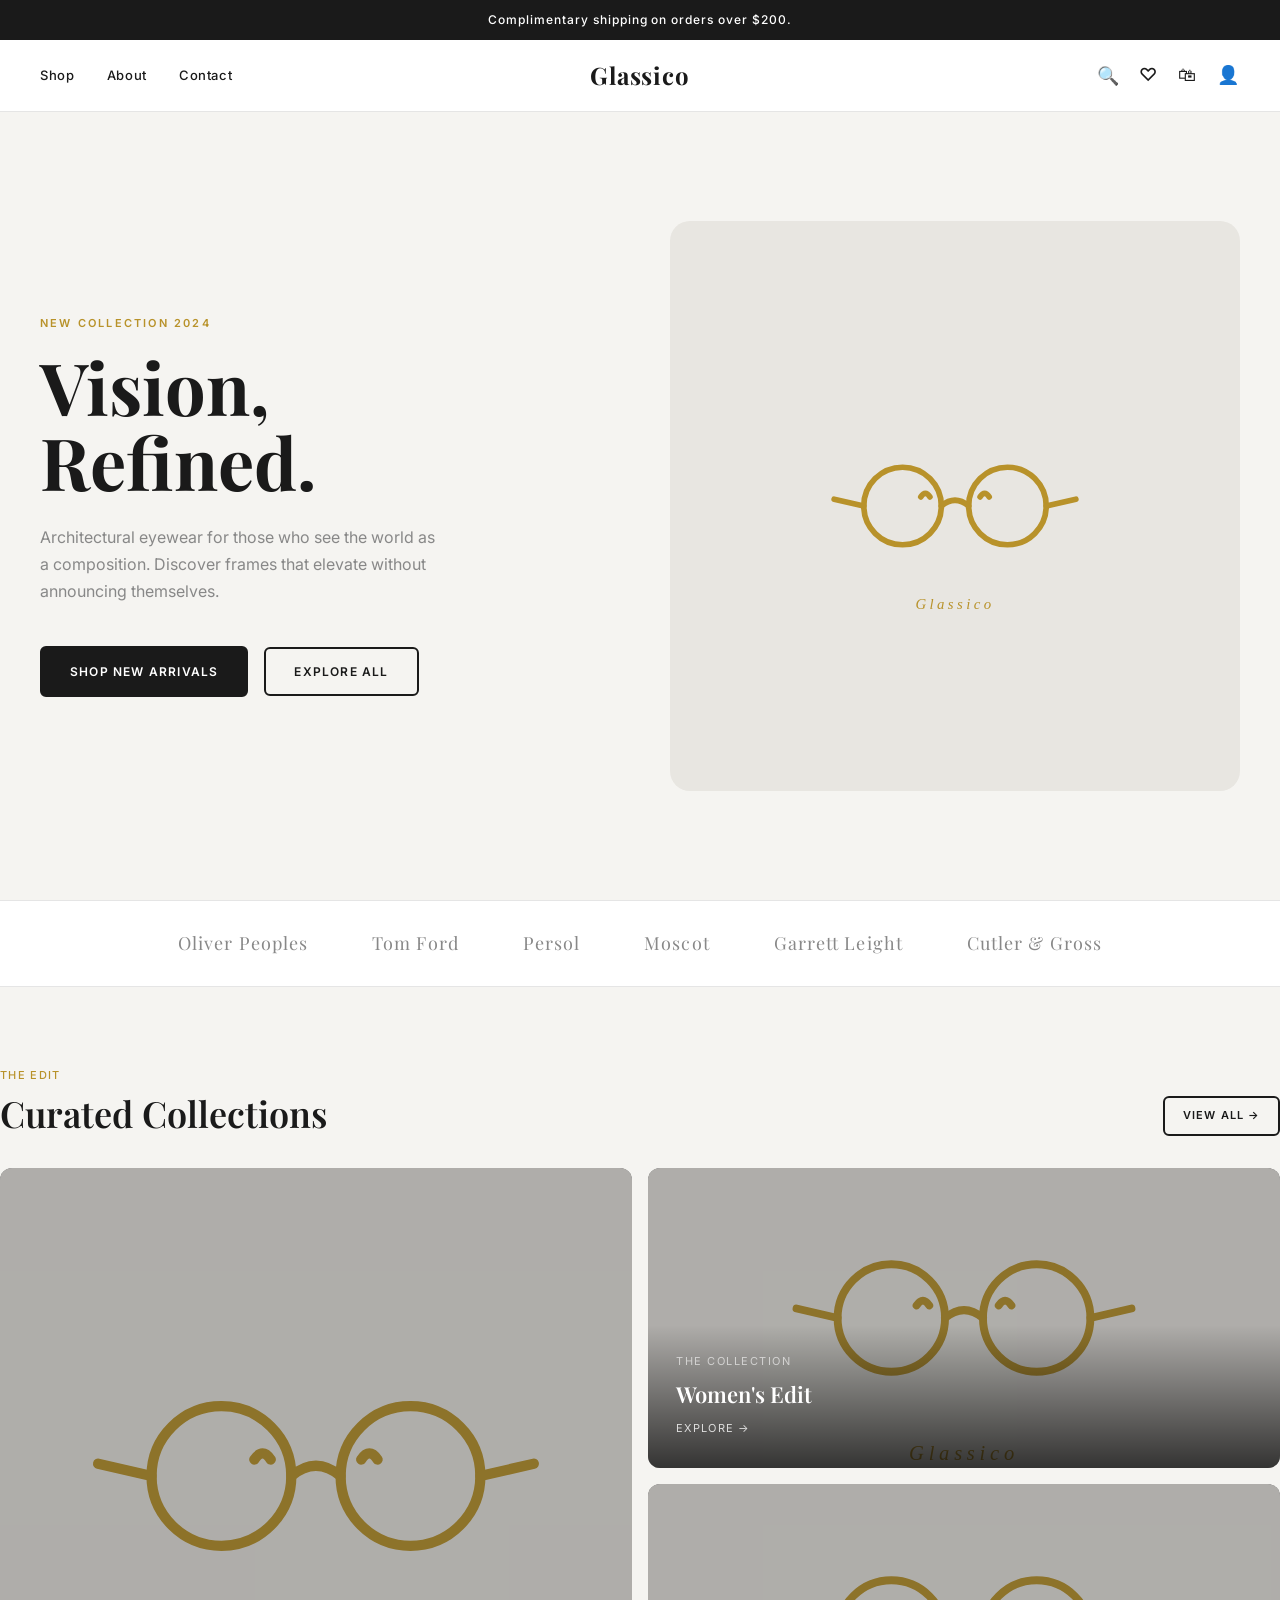
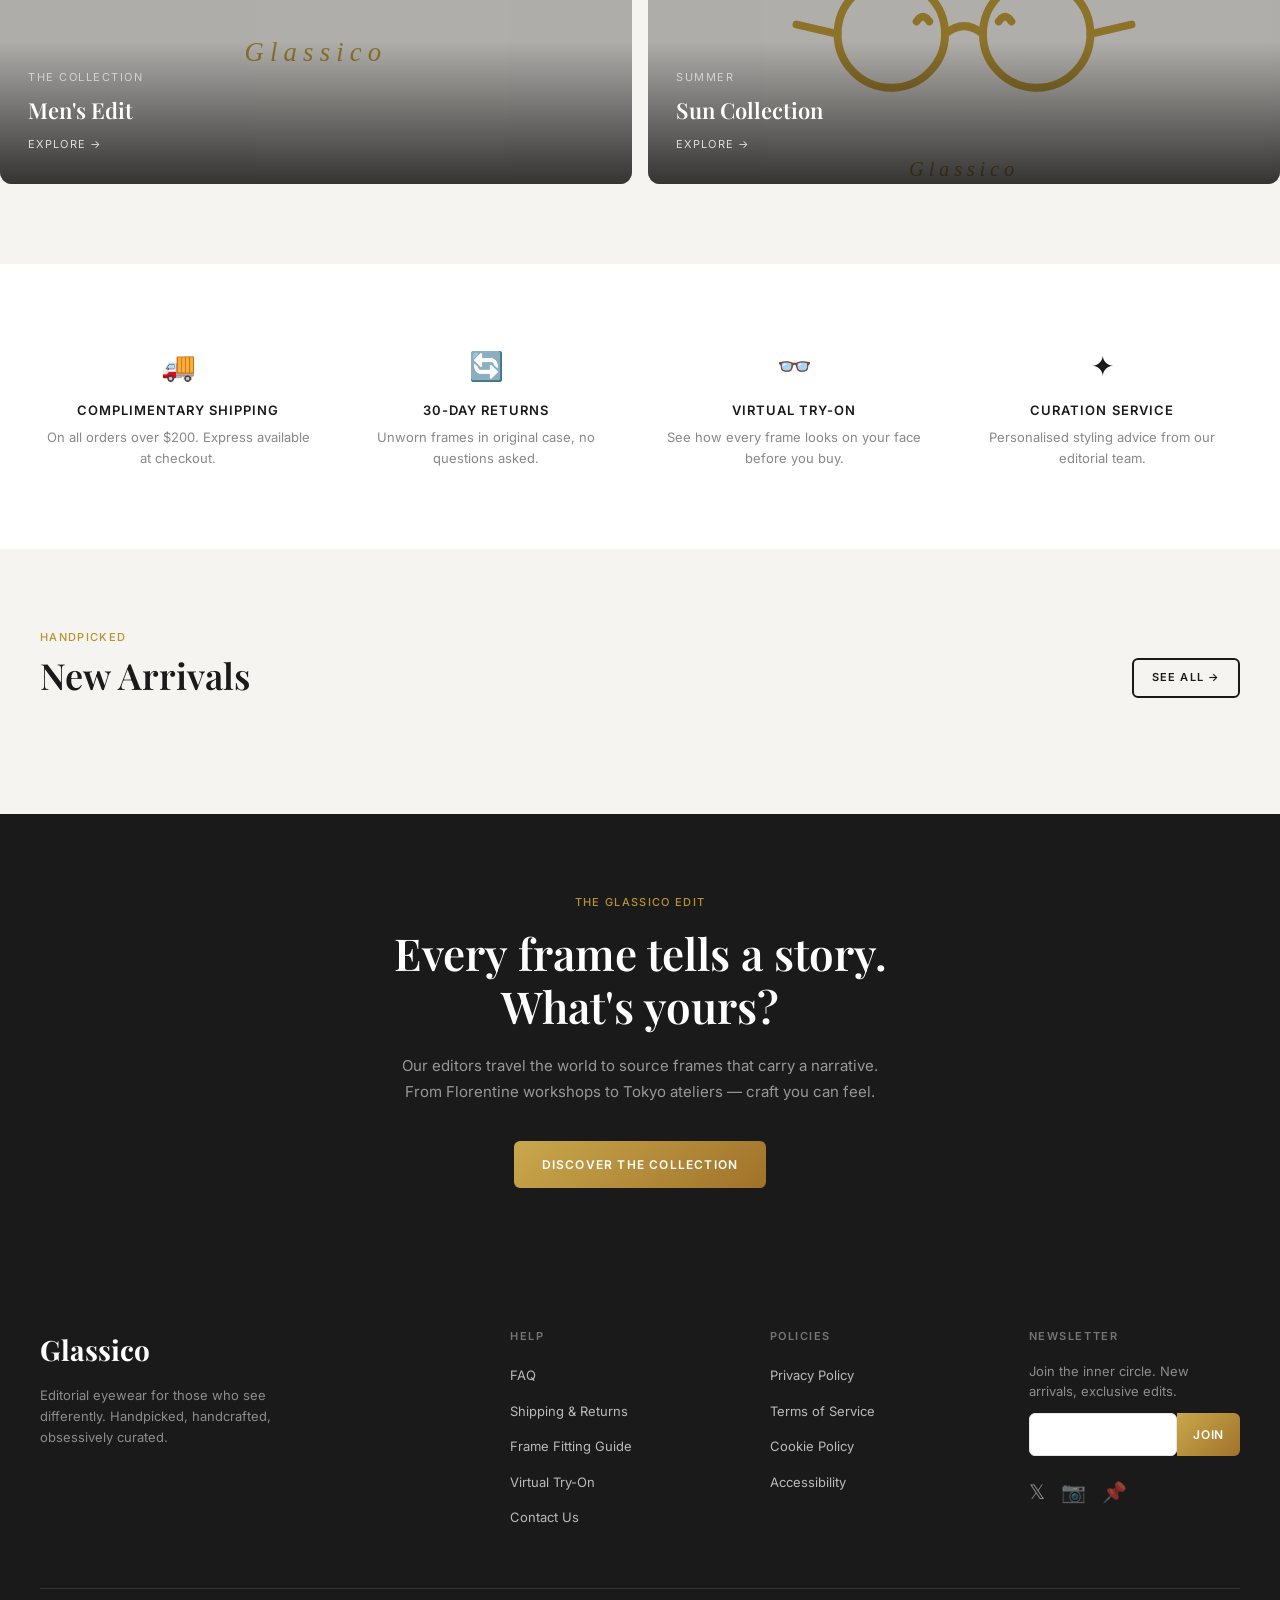
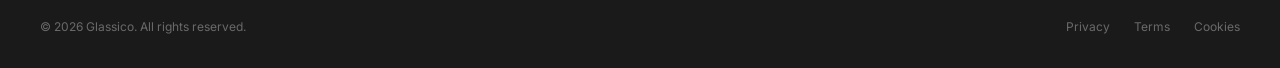
==== index.html @ 0fb0d920 "first" ====
<!DOCTYPE html>
<html lang="en">
<head>
  <meta charset="UTF-8">
  <meta name="viewport" content="width=device-width, initial-scale=1.0">
  <title>Glassico — Editorial Eyewear</title>
  <meta name="description" content="Luxury architectural eyewear. Curated collections from Oliver Peoples, Tom Ford, Persol and more.">
  <link rel="preconnect" href="https://fonts.googleapis.com">
  <link rel="preconnect" href="https://fonts.gstatic.com" crossorigin>
  <link href="https://fonts.googleapis.com/css2?family=Playfair+Display:ital,wght@0,400;0,600;0,700;1,400;1,600&family=Inter:wght@300;400;500;600&display=swap" rel="stylesheet">
  <link rel="stylesheet" href="css/styles.css">
  <style>
    .page-body { padding-top: 0; }
  </style>
</head>
<body class="page-body">

  <!-- main.js injects announcement bar + navbar -->

  <!-- ═══════════════════════════════════════
       HERO
  ═══════════════════════════════════════ -->
  <section class="hero container">
    <div class="hero__content">
      <p class="hero__eyebrow">New Collection 2024</p>
      <h1 class="hero__title">Vision,<br>Refined.</h1>
      <p class="hero__sub">
        Architectural eyewear for those who see the world as a composition.
        Discover frames that elevate without announcing themselves.
      </p>
      <div class="hero__actions">
        <a href="shop.html" class="btn-dark">SHOP NEW ARRIVALS</a>
        <a href="shop.html" class="btn-outline">EXPLORE ALL</a>
      </div>
    </div>
    <div class="hero__image-wrap">
      <img src="images/placeholder.svg" alt="Glassico Editorial Eyewear" width="480" height="480">
    </div>
  </section>

  <!-- ═══════════════════════════════════════
       BRAND STRIP
  ═══════════════════════════════════════ -->
  <div class="brand-strip">
    <div class="brand-strip__inner">
      <span class="brand-strip__name">Oliver Peoples</span>
      <span class="brand-strip__name">Tom Ford</span>
      <span class="brand-strip__name">Persol</span>
      <span class="brand-strip__name">Moscot</span>
      <span class="brand-strip__name">Garrett Leight</span>
      <span class="brand-strip__name">Cutler &amp; Gross</span>
    </div>
  </div>

  <!-- ═══════════════════════════════════════
       CURATED COLLECTIONS
  ═══════════════════════════════════════ -->
  <section class="collections container">
    <div class="collections__header">
      <div>
        <p class="caps text-gold" style="margin-bottom:8px;">The Edit</p>
        <h2>Curated Collections</h2>
      </div>
      <a href="shop.html" class="btn-outline btn-sm">VIEW ALL →</a>
    </div>

    <div class="collections__grid">

      <!-- Large left card — Men's Edit -->
      <a href="shop.html?gender=men" class="collection-card collection-card--tall">
        <img class="collection-card__bg" src="images/placeholder.svg" alt="Men's Edit" loading="lazy">
        <div class="collection-card__overlay">
          <div class="collection-card__label">The Collection</div>
          <div class="collection-card__title">Men's Edit</div>
          <div class="collection-card__arrow">Explore →</div>
        </div>
      </a>

      <!-- Top-right — Women's Edit -->
      <a href="shop.html?gender=women" class="collection-card">
        <img class="collection-card__bg" src="images/placeholder.svg" alt="Women's Edit" loading="lazy">
        <div class="collection-card__overlay">
          <div class="collection-card__label">The Collection</div>
          <div class="collection-card__title">Women's Edit</div>
          <div class="collection-card__arrow">Explore →</div>
        </div>
      </a>

      <!-- Bottom-right — Sun Collection -->
      <a href="shop.html?shape=aviator" class="collection-card">
        <img class="collection-card__bg" src="images/placeholder.svg" alt="Sun Collection" loading="lazy">
        <div class="collection-card__overlay">
          <div class="collection-card__label">Summer</div>
          <div class="collection-card__title">Sun Collection</div>
          <div class="collection-card__arrow">Explore →</div>
        </div>
      </a>

    </div>
  </section>

  <!-- ═══════════════════════════════════════
       FEATURES
  ═══════════════════════════════════════ -->
  <section class="features" style="background:var(--surface);">
    <div class="container">
      <div class="feature-grid">
        <div class="feature-item">
          <div class="feature-item__icon">🚚</div>
          <div class="feature-item__title">Complimentary Shipping</div>
          <div class="feature-item__desc">On all orders over $200. Express available at checkout.</div>
        </div>
        <div class="feature-item">
          <div class="feature-item__icon">🔄</div>
          <div class="feature-item__title">30-Day Returns</div>
          <div class="feature-item__desc">Unworn frames in original case, no questions asked.</div>
        </div>
        <div class="feature-item">
          <div class="feature-item__icon">👓</div>
          <div class="feature-item__title">Virtual Try-On</div>
          <div class="feature-item__desc">See how every frame looks on your face before you buy.</div>
        </div>
        <div class="feature-item">
          <div class="feature-item__icon">✦</div>
          <div class="feature-item__title">Curation Service</div>
          <div class="feature-item__desc">Personalised styling advice from our editorial team.</div>
        </div>
      </div>
    </div>
  </section>

  <!-- ═══════════════════════════════════════
       FEATURED PRODUCTS (dynamic)
  ═══════════════════════════════════════ -->
  <section style="padding:80px 0;">
    <div class="container">
      <div style="display:flex;align-items:flex-end;justify-content:space-between;margin-bottom:36px;">
        <div>
          <p class="caps text-gold" style="margin-bottom:8px;">Handpicked</p>
          <h2>New Arrivals</h2>
        </div>
        <a href="shop.html" class="btn-outline btn-sm">SEE ALL →</a>
      </div>
      <div class="products-grid" id="featured-grid">
        <!-- Populated by JS -->
      </div>
    </div>
  </section>

  <!-- ═══════════════════════════════════════
       EDITORIAL BANNER
  ═══════════════════════════════════════ -->
  <section style="background:var(--dark);padding:80px 0;text-align:center;">
    <div class="container-sm">
      <p class="caps" style="color:var(--gold);margin-bottom:16px;">The Glassico Edit</p>
      <h2 style="color:#fff;font-size:clamp(28px,4vw,44px);margin-bottom:20px;">
        Every frame tells a story.<br>What's yours?
      </h2>
      <p style="color:rgba(255,255,255,0.55);font-size:15px;max-width:480px;margin:0 auto 36px;line-height:1.75;">
        Our editors travel the world to source frames that carry a narrative.
        From Florentine workshops to Tokyo ateliers — craft you can feel.
      </p>
      <a href="shop.html" class="btn-gold">DISCOVER THE COLLECTION</a>
    </div>
  </section>

  <!-- main.js injects footer -->

  <script src="js/cart.js"></script>
  <script src="js/main.js"></script>
  <script>
    // Load featured products (badge = 'new' OR 'bestseller', sorted by newest)
    document.addEventListener('DOMContentLoaded', async () => {
      try {
        const res  = await fetch('api/products.php?action=list&sort=newest&limit=4');
        const json = await res.json();
        if (!json.success) return;

        const grid = document.getElementById('featured-grid');
        if (!grid) return;

        json.data.products.forEach(p => {
          const imgSrc = p.image_url || 'images/placeholder.svg';
          let badgeHtml = '';
          if (p.badge === 'bestseller') badgeHtml = `<div class="product-card__badge"><span class="badge badge-gold">Bestseller</span></div>`;
          else if (p.badge === 'new')   badgeHtml = `<div class="product-card__badge"><span class="badge badge-dark">New</span></div>`;

          const card = document.createElement('div');
          card.className = 'product-card';
          card.innerHTML = `
            <div class="product-card__image-wrap">
              <img src="${imgSrc}" alt="${p.name}" loading="lazy">
              <div class="product-card__quick-add">+ QUICK ADD</div>
            </div>
            <div class="product-card__body">
              ${badgeHtml}
              <div class="product-card__name">${p.name}</div>
              <div class="product-card__brand">${p.brand || ''}</div>
              <div class="product-card__price">$${parseFloat(p.price).toFixed(2)}</div>
            </div>`;

          card.addEventListener('click', (e) => {
            if (e.target.closest('.product-card__quick-add')) {
              if (window.Cart) window.Cart.addItem(p, 1);
              return;
            }
            window.location.href = `product.html?id=${p.id}`;
          });

          grid.appendChild(card);
        });
      } catch {}
    });
  </script>
</body>
</html>
---- css/styles.css ----
/* =============================================================
   Glassico — Master Stylesheet
   ============================================================= */

/* === RESET & BASE === */
*, *::before, *::after { box-sizing: border-box; margin: 0; padding: 0; }
html { scroll-behavior: smooth; }
body {
  background: var(--bg);
  color: var(--dark);
  font-family: 'Inter', sans-serif;
  font-size: 16px;
  line-height: 1.6;
  -webkit-font-smoothing: antialiased;
}
img { display: block; max-width: 100%; }
a { color: inherit; text-decoration: none; }
ul, ol { list-style: none; }
button { cursor: pointer; border: none; background: none; font-family: inherit; }
input, select, textarea { font-family: inherit; }

/* === CSS VARIABLES === */
:root {
  --bg:        #F5F4F1;
  --surface:   #FFFFFF;
  --dark:      #1A1A1A;
  --gold:      #B8922A;
  --gold-grad: linear-gradient(135deg, #C9A84C, #A0722A);
  --muted:     #888888;
  --border:    #E5E5E5;
  --tag-bg:    #F5E6C8;
  --danger:    #C0392B;
  --radius-sm: 6px;
  --radius-md: 12px;
  --radius-lg: 20px;
  --shadow:    0 2px 16px rgba(0,0,0,0.07);
  --nav-h:     72px;
  --bar-h:     40px;
}

/* === TYPOGRAPHY === */
@import url('https://fonts.googleapis.com/css2?family=Playfair+Display:ital,wght@0,400;0,600;0,700;1,400;1,600&family=Inter:wght@300;400;500;600&display=swap');

h1, h2, h3, h4 {
  font-family: 'Playfair Display', serif;
  line-height: 1.2;
}
h1 { font-size: clamp(36px, 5vw, 52px); font-weight: 600; }
h2 { font-size: clamp(26px, 3.5vw, 36px); font-weight: 600; }
h3 { font-size: clamp(20px, 2.5vw, 26px); font-weight: 600; }
h4 { font-size: 18px; font-weight: 600; }

.caps {
  font-family: 'Inter', sans-serif;
  font-weight: 500;
  font-size: 11px;
  letter-spacing: 0.12em;
  text-transform: uppercase;
}
.text-gold   { color: var(--gold); }
.text-muted  { color: var(--muted); }
.text-dark   { color: var(--dark); }
.text-danger { color: var(--danger); }

/* === LAYOUT UTILITIES === */
.container    { max-width: 1280px; margin: 0 auto; padding: 0 40px; }
.container-sm { max-width: 960px;  margin: 0 auto; padding: 0 40px; }
.flex         { display: flex; }
.flex-center  { display: flex; align-items: center; justify-content: center; }
.flex-between { display: flex; align-items: center; justify-content: space-between; }
.gap-8   { gap: 8px; }
.gap-12  { gap: 12px; }
.gap-16  { gap: 16px; }
.gap-24  { gap: 24px; }
.gap-32  { gap: 32px; }
.grid-2  { display: grid; grid-template-columns: repeat(2,1fr); gap: 24px; }
.grid-3  { display: grid; grid-template-columns: repeat(3,1fr); gap: 24px; }
.grid-4  { display: grid; grid-template-columns: repeat(4,1fr); gap: 24px; }
.mt-8    { margin-top: 8px; }
.mt-16   { margin-top: 16px; }
.mt-24   { margin-top: 24px; }
.mt-32   { margin-top: 32px; }
.mt-48   { margin-top: 48px; }
.mb-8    { margin-bottom: 8px; }
.mb-16   { margin-bottom: 16px; }
.mb-24   { margin-bottom: 24px; }
.mb-32   { margin-bottom: 32px; }
.pt-80   { padding-top: 80px; }
.pb-80   { padding-bottom: 80px; }
.w-full  { width: 100%; }
.sr-only { position:absolute; width:1px; height:1px; overflow:hidden; clip:rect(0,0,0,0); }

/* === ANNOUNCEMENT BAR === */
.announcement-bar {
  background: var(--dark);
  color: #fff;
  height: var(--bar-h);
  display: flex;
  align-items: center;
  justify-content: center;
  font-size: 12px;
  letter-spacing: 0.08em;
  font-weight: 500;
  position: relative;
  z-index: 200;
}

/* === NAVBAR === */
.navbar {
  position: sticky;
  top: 0;
  z-index: 100;
  background: var(--surface);
  border-bottom: 1px solid var(--border);
  height: var(--nav-h);
  display: flex;
  align-items: center;
}
.navbar__inner {
  width: 100%;
  max-width: 1280px;
  margin: 0 auto;
  padding: 0 40px;
  display: grid;
  grid-template-columns: 1fr auto 1fr;
  align-items: center;
}
.navbar__left {
  display: flex;
  align-items: center;
  gap: 32px;
}
.navbar__left a,
.navbar__right a {
  font-size: 13px;
  font-weight: 500;
  letter-spacing: 0.05em;
  color: var(--dark);
  transition: color 0.2s;
  position: relative;
}
.navbar__left a:hover,
.navbar__right a:hover { color: var(--gold); }
.navbar__left a.active {
  color: var(--gold);
}
.navbar__left a.active::after {
  content: '';
  position: absolute;
  bottom: -4px;
  left: 0;
  right: 0;
  height: 1px;
  background: var(--gold);
}
.navbar__logo {
  text-align: center;
  font-family: 'Playfair Display', serif;
  font-size: 24px;
  font-weight: 700;
  letter-spacing: 0.04em;
  color: var(--dark);
}
.navbar__right {
  display: flex;
  align-items: center;
  justify-content: flex-end;
  gap: 20px;
}
.navbar__right button,
.navbar__right a {
  font-size: 18px;
  color: var(--dark);
  background: none;
  border: none;
  cursor: pointer;
  position: relative;
  transition: color 0.2s;
  display: flex;
  align-items: center;
}
.navbar__right button:hover,
.navbar__right a:hover { color: var(--gold); }
.cart-badge {
  position: absolute;
  top: -6px;
  right: -8px;
  background: var(--gold);
  color: #fff;
  font-size: 10px;
  font-weight: 700;
  width: 18px;
  height: 18px;
  border-radius: 50%;
  display: flex;
  align-items: center;
  justify-content: center;
  line-height: 1;
}
.navbar__hamburger {
  display: none;
  flex-direction: column;
  gap: 5px;
  cursor: pointer;
  padding: 4px;
}
.navbar__hamburger span {
  display: block;
  width: 22px;
  height: 2px;
  background: var(--dark);
  transition: all 0.3s;
}
.navbar__mobile-menu {
  display: none;
  position: absolute;
  top: var(--nav-h);
  left: 0;
  right: 0;
  background: var(--surface);
  border-bottom: 1px solid var(--border);
  padding: 24px 40px;
  flex-direction: column;
  gap: 16px;
  z-index: 99;
}
.navbar__mobile-menu.open { display: flex; }
.navbar__mobile-menu a {
  font-size: 15px;
  font-weight: 500;
  color: var(--dark);
  padding: 8px 0;
  border-bottom: 1px solid var(--border);
}

/* === FOOTER === */
.footer {
  background: var(--dark);
  color: #fff;
  padding: 60px 0 32px;
}
.footer__inner {
  max-width: 1280px;
  margin: 0 auto;
  padding: 0 40px;
}
.footer__top {
  display: grid;
  grid-template-columns: 2fr 1fr 1fr 1fr;
  gap: 48px;
  padding-bottom: 48px;
  border-bottom: 1px solid rgba(255,255,255,0.1);
}
.footer__logo {
  font-family: 'Playfair Display', serif;
  font-size: 28px;
  font-weight: 700;
  margin-bottom: 12px;
}
.footer__tagline {
  font-size: 13px;
  color: rgba(255,255,255,0.5);
  line-height: 1.6;
  max-width: 240px;
}
.footer__col h5 {
  font-family: 'Inter', sans-serif;
  font-size: 11px;
  font-weight: 600;
  letter-spacing: 0.14em;
  text-transform: uppercase;
  color: rgba(255,255,255,0.4);
  margin-bottom: 16px;
}
.footer__col ul li { margin-bottom: 10px; }
.footer__col ul li a {
  font-size: 13px;
  color: rgba(255,255,255,0.7);
  transition: color 0.2s;
}
.footer__col ul li a:hover { color: var(--gold); }
.footer__newsletter-form {
  display: flex;
  gap: 0;
  margin-top: 8px;
}
.footer__newsletter-form input {
  flex: 1;
  padding: 10px 14px;
  border: 1px solid rgba(255,255,255,0.15);
  background: rgba(255,255,255,0.05);
  color: #fff;
  font-size: 13px;
  border-radius: var(--radius-sm) 0 0 var(--radius-sm);
  outline: none;
}
.footer__newsletter-form input::placeholder { color: rgba(255,255,255,0.35); }
.footer__newsletter-form button {
  padding: 10px 16px;
  background: var(--gold-grad);
  color: #fff;
  font-size: 12px;
  font-weight: 600;
  letter-spacing: 0.06em;
  border-radius: 0 var(--radius-sm) var(--radius-sm) 0;
  white-space: nowrap;
}
.footer__bottom {
  display: flex;
  align-items: center;
  justify-content: space-between;
  padding-top: 28px;
  font-size: 12px;
  color: rgba(255,255,255,0.35);
}
.footer__bottom a {
  color: rgba(255,255,255,0.35);
  transition: color 0.2s;
}
.footer__bottom a:hover { color: rgba(255,255,255,0.7); }

/* === BUTTONS === */
.btn-dark {
  display: inline-flex;
  align-items: center;
  justify-content: center;
  gap: 8px;
  background: var(--dark);
  color: #fff;
  padding: 14px 28px;
  font-size: 12px;
  font-weight: 600;
  letter-spacing: 0.1em;
  text-transform: uppercase;
  border-radius: var(--radius-sm);
  border: 2px solid var(--dark);
  transition: background 0.2s, color 0.2s;
  cursor: pointer;
}
.btn-dark:hover {
  background: #333;
  border-color: #333;
}
.btn-gold {
  display: inline-flex;
  align-items: center;
  justify-content: center;
  gap: 8px;
  background: var(--gold-grad);
  color: #fff;
  padding: 14px 28px;
  font-size: 12px;
  font-weight: 600;
  letter-spacing: 0.1em;
  text-transform: uppercase;
  border-radius: var(--radius-sm);
  border: none;
  transition: opacity 0.2s, transform 0.15s;
  cursor: pointer;
}
.btn-gold:hover {
  opacity: 0.9;
  transform: translateY(-1px);
}
.btn-outline {
  display: inline-flex;
  align-items: center;
  justify-content: center;
  gap: 8px;
  background: transparent;
  color: var(--dark);
  padding: 13px 28px;
  font-size: 12px;
  font-weight: 600;
  letter-spacing: 0.1em;
  text-transform: uppercase;
  border-radius: var(--radius-sm);
  border: 2px solid var(--dark);
  transition: background 0.2s, color 0.2s;
  cursor: pointer;
}
.btn-outline:hover {
  background: var(--dark);
  color: #fff;
}
.btn-icon {
  display: inline-flex;
  align-items: center;
  justify-content: center;
  width: 46px;
  height: 46px;
  background: transparent;
  border: 2px solid var(--border);
  border-radius: var(--radius-sm);
  font-size: 18px;
  color: var(--dark);
  transition: border-color 0.2s, color 0.2s, background 0.2s;
  cursor: pointer;
}
.btn-icon:hover,
.btn-icon.active {
  border-color: var(--gold);
  color: var(--gold);
}
.btn-sm { padding: 9px 18px; font-size: 11px; }
.btn-full { width: 100%; }

/* === FORMS === */
.form-group {
  display: flex;
  flex-direction: column;
  gap: 6px;
  margin-bottom: 16px;
}
.form-group label {
  font-size: 11px;
  font-weight: 600;
  letter-spacing: 0.1em;
  text-transform: uppercase;
  color: var(--muted);
}
input[type="text"],
input[type="email"],
input[type="password"],
input[type="number"],
input[type="tel"],
select,
textarea {
  width: 100%;
  padding: 12px 14px;
  border: 1px solid var(--border);
  border-radius: var(--radius-sm);
  background: var(--surface);
  font-size: 14px;
  color: var(--dark);
  outline: none;
  transition: border-color 0.2s, box-shadow 0.2s;
}
input:focus,
select:focus,
textarea:focus {
  border-color: var(--gold);
  box-shadow: 0 0 0 3px rgba(184,146,42,0.1);
}
input.error,
select.error,
textarea.error {
  border-color: var(--danger);
  box-shadow: 0 0 0 3px rgba(192,57,43,0.1);
}
.field-error {
  font-size: 12px;
  color: var(--danger);
  margin-top: 4px;
  min-height: 16px;
}
.form-row {
  display: grid;
  grid-template-columns: 1fr 1fr;
  gap: 16px;
}
textarea { resize: vertical; min-height: 100px; }

/* === PRODUCT CARD === */
.product-card {
  background: var(--surface);
  border-radius: var(--radius-md);
  overflow: hidden;
  transition: box-shadow 0.25s, transform 0.25s;
  position: relative;
  cursor: pointer;
}
.product-card:hover {
  box-shadow: 0 8px 32px rgba(0,0,0,0.12);
  transform: translateY(-3px);
}
.product-card__image-wrap {
  position: relative;
  aspect-ratio: 4/3;
  background: #E8E6E1;
  overflow: hidden;
}
.product-card__image-wrap img {
  width: 100%;
  height: 100%;
  object-fit: contain;
  transition: transform 0.4s;
}
.product-card:hover .product-card__image-wrap img {
  transform: scale(1.04);
}
.product-card__quick-add {
  position: absolute;
  bottom: 0;
  left: 0;
  right: 0;
  background: rgba(26,26,26,0.88);
  color: #fff;
  font-size: 11px;
  font-weight: 600;
  letter-spacing: 0.1em;
  text-transform: uppercase;
  padding: 14px;
  text-align: center;
  transform: translateY(100%);
  transition: transform 0.25s;
}
.product-card:hover .product-card__quick-add { transform: translateY(0); }
.product-card__body {
  padding: 16px;
}
.product-card__badge { margin-bottom: 8px; }
.product-card__name {
  font-family: 'Playfair Display', serif;
  font-size: 16px;
  font-weight: 600;
  margin-bottom: 2px;
}
.product-card__brand {
  font-size: 12px;
  color: var(--muted);
  letter-spacing: 0.05em;
  margin-bottom: 8px;
}
.product-card__price {
  font-size: 15px;
  font-weight: 600;
  color: var(--dark);
}

/* === BADGE PILLS === */
.badge {
  display: inline-block;
  padding: 3px 10px;
  border-radius: 20px;
  font-size: 10px;
  font-weight: 700;
  letter-spacing: 0.1em;
  text-transform: uppercase;
}
.badge-gold {
  background: var(--tag-bg);
  color: var(--gold);
}
.badge-dark {
  background: var(--dark);
  color: #fff;
}
.badge-green {
  background: #E6F4EA;
  color: #2E7D32;
}
.badge-amber {
  background: #FFF3E0;
  color: #E65100;
}
.badge-gray {
  background: #F0F0F0;
  color: var(--muted);
}
.badge-red {
  background: #FDECEA;
  color: var(--danger);
}

/* === STATUS PILLS === */
.status-pill {
  display: inline-flex;
  align-items: center;
  gap: 5px;
  padding: 4px 10px;
  border-radius: 20px;
  font-size: 11px;
  font-weight: 600;
  letter-spacing: 0.04em;
}
.status-pill::before {
  content: '';
  width: 6px;
  height: 6px;
  border-radius: 50%;
  background: currentColor;
}
.status-pill.pending    { background: #FFF8E1; color: #F9A825; }
.status-pill.processing { background: #E3F2FD; color: #1565C0; }
.status-pill.shipped    { background: #F3E5F5; color: #6A1B9A; }
.status-pill.delivered  { background: #E6F4EA; color: #2E7D32; }
.status-pill.cancelled  { background: #FDECEA; color: var(--danger); }
.status-pill.in-stock   { background: #E6F4EA; color: #2E7D32; }
.status-pill.low-stock  { background: #FFF3E0; color: #E65100; }
.status-pill.out-stock  { background: #F0F0F0; color: var(--muted); }

/* === MODAL === */
.modal-overlay {
  position: fixed;
  inset: 0;
  background: rgba(0,0,0,0.5);
  z-index: 1000;
  display: none;
  align-items: center;
  justify-content: center;
  padding: 24px;
}
.modal-overlay.open { display: flex; }
.modal {
  background: var(--surface);
  border-radius: var(--radius-lg);
  padding: 40px;
  width: 100%;
  max-width: 640px;
  max-height: 90vh;
  overflow-y: auto;
  position: relative;
  box-shadow: 0 24px 80px rgba(0,0,0,0.2);
}
.modal__close {
  position: absolute;
  top: 16px;
  right: 20px;
  font-size: 22px;
  color: var(--muted);
  cursor: pointer;
  background: none;
  border: none;
  transition: color 0.2s;
  line-height: 1;
}
.modal__close:hover { color: var(--dark); }
.modal__title {
  font-family: 'Playfair Display', serif;
  font-size: 24px;
  font-weight: 600;
  margin-bottom: 28px;
}

/* === HOME PAGE === */
.hero {
  min-height: calc(100vh - var(--nav-h) - var(--bar-h));
  display: grid;
  grid-template-columns: 1fr 1fr;
  align-items: center;
  gap: 60px;
  padding: 80px 40px;
  max-width: 1280px;
  margin: 0 auto;
}
.hero__eyebrow {
  font-size: 11px;
  font-weight: 600;
  letter-spacing: 0.2em;
  text-transform: uppercase;
  color: var(--gold);
  margin-bottom: 16px;
}
.hero__title {
  font-size: clamp(48px, 6vw, 72px);
  font-weight: 700;
  line-height: 1.05;
  margin-bottom: 24px;
}
.hero__sub {
  font-size: 16px;
  color: var(--muted);
  max-width: 400px;
  margin-bottom: 40px;
  line-height: 1.7;
}
.hero__actions { display: flex; align-items: center; gap: 16px; }
.hero__image-wrap {
  position: relative;
  aspect-ratio: 1/1;
  background: #E8E6E1;
  border-radius: var(--radius-lg);
  overflow: hidden;
  display: flex;
  align-items: center;
  justify-content: center;
}
.hero__image-wrap img { width: 80%; object-fit: contain; }

.collections { padding: 80px 0; }
.collections__header {
  display: flex;
  align-items: flex-end;
  justify-content: space-between;
  margin-bottom: 32px;
}
.collections__grid {
  display: grid;
  grid-template-columns: 1fr 1fr;
  grid-template-rows: 300px 300px;
  gap: 16px;
}
.collection-card {
  position: relative;
  border-radius: var(--radius-md);
  overflow: hidden;
  background: #2A2A2A;
  cursor: pointer;
}
.collection-card--tall { grid-row: span 2; }
.collection-card__bg {
  width: 100%;
  height: 100%;
  object-fit: cover;
  opacity: 0.7;
  transition: transform 0.4s, opacity 0.3s;
}
.collection-card:hover .collection-card__bg {
  transform: scale(1.04);
  opacity: 0.85;
}
.collection-card__overlay {
  position: absolute;
  bottom: 0;
  left: 0;
  right: 0;
  padding: 28px;
  background: linear-gradient(to top, rgba(0,0,0,0.7) 0%, transparent 100%);
}
.collection-card__label {
  color: rgba(255,255,255,0.6);
  font-size: 11px;
  letter-spacing: 0.14em;
  text-transform: uppercase;
  margin-bottom: 6px;
}
.collection-card__title {
  color: #fff;
  font-family: 'Playfair Display', serif;
  font-size: 22px;
  font-weight: 600;
}
.collection-card__arrow {
  display: inline-flex;
  align-items: center;
  gap: 6px;
  color: rgba(255,255,255,0.8);
  font-size: 11px;
  letter-spacing: 0.1em;
  text-transform: uppercase;
  margin-top: 8px;
}

.brand-strip {
  background: var(--surface);
  border-top: 1px solid var(--border);
  border-bottom: 1px solid var(--border);
  padding: 28px 0;
  overflow: hidden;
}
.brand-strip__inner {
  display: flex;
  align-items: center;
  justify-content: center;
  gap: 64px;
}
.brand-strip__name {
  font-family: 'Playfair Display', serif;
  font-size: 18px;
  font-weight: 400;
  color: var(--muted);
  letter-spacing: 0.06em;
  white-space: nowrap;
  transition: color 0.2s;
}
.brand-strip__name:hover { color: var(--dark); }

.features { padding: 80px 0; }
.feature-grid {
  display: grid;
  grid-template-columns: repeat(4,1fr);
  gap: 32px;
}
.feature-item { text-align: center; }
.feature-item__icon {
  font-size: 28px;
  margin-bottom: 12px;
}
.feature-item__title {
  font-family: 'Inter', sans-serif;
  font-size: 13px;
  font-weight: 600;
  letter-spacing: 0.08em;
  text-transform: uppercase;
  margin-bottom: 6px;
}
.feature-item__desc {
  font-size: 13px;
  color: var(--muted);
}

/* === SHOP PAGE === */
.shop-layout {
  display: grid;
  grid-template-columns: 220px 1fr;
  gap: 40px;
  padding: 40px 0 80px;
  align-items: start;
}
.shop-sidebar {
  position: sticky;
  top: calc(var(--nav-h) + 24px);
}
.sidebar-section {
  margin-bottom: 32px;
  padding-bottom: 32px;
  border-bottom: 1px solid var(--border);
}
.sidebar-section:last-child { border-bottom: none; }
.sidebar-section__title {
  font-size: 11px;
  font-weight: 700;
  letter-spacing: 0.14em;
  text-transform: uppercase;
  margin-bottom: 14px;
  color: var(--dark);
}
.sidebar-check {
  display: flex;
  align-items: center;
  gap: 8px;
  margin-bottom: 8px;
  cursor: pointer;
  font-size: 13px;
  color: var(--dark);
}
.sidebar-check input[type="checkbox"] {
  width: 15px;
  height: 15px;
  accent-color: var(--gold);
  cursor: pointer;
  flex-shrink: 0;
}
.color-swatches {
  display: flex;
  flex-wrap: wrap;
  gap: 8px;
}
.color-swatch {
  width: 24px;
  height: 24px;
  border-radius: 50%;
  border: 2px solid transparent;
  cursor: pointer;
  transition: border-color 0.2s, transform 0.15s;
}
.color-swatch:hover,
.color-swatch.active { border-color: var(--gold); transform: scale(1.15); }

/* Dual range slider */
.price-slider-wrap { padding: 8px 0; }
.price-range-display {
  display: flex;
  justify-content: space-between;
  font-size: 13px;
  font-weight: 600;
  margin-bottom: 12px;
}
.dual-range {
  position: relative;
  height: 20px;
}
.dual-range input[type="range"] {
  position: absolute;
  left: 0;
  right: 0;
  width: 100%;
  -webkit-appearance: none;
  height: 4px;
  background: transparent;
  pointer-events: none;
  outline: none;
  border: none;
  padding: 0;
  box-shadow: none;
}
.dual-range input[type="range"]::-webkit-slider-thumb {
  -webkit-appearance: none;
  width: 16px;
  height: 16px;
  border-radius: 50%;
  background: var(--gold);
  border: 2px solid #fff;
  box-shadow: 0 1px 4px rgba(0,0,0,0.2);
  cursor: pointer;
  pointer-events: all;
}
.dual-range input[type="range"]::-moz-range-thumb {
  width: 16px;
  height: 16px;
  border-radius: 50%;
  background: var(--gold);
  border: 2px solid #fff;
  cursor: pointer;
  pointer-events: all;
}
.dual-range__track {
  position: absolute;
  top: 8px;
  left: 0;
  right: 0;
  height: 4px;
  background: var(--border);
  border-radius: 2px;
}
.dual-range__fill {
  position: absolute;
  top: 8px;
  height: 4px;
  background: var(--gold);
  border-radius: 2px;
}

.shop-main__header {
  display: flex;
  align-items: center;
  justify-content: space-between;
  margin-bottom: 20px;
  flex-wrap: wrap;
  gap: 12px;
}
.shop-main__count {
  font-size: 13px;
  color: var(--muted);
}
.sort-select {
  padding: 8px 32px 8px 12px;
  border: 1px solid var(--border);
  border-radius: var(--radius-sm);
  font-size: 13px;
  background: var(--surface);
  color: var(--dark);
  appearance: none;
  background-image: url("data:image/svg+xml,%3Csvg xmlns='http://www.w3.org/2000/svg' width='12' height='8' viewBox='0 0 12 8'%3E%3Cpath d='M1 1l5 5 5-5' stroke='%23888' stroke-width='1.5' fill='none'/%3E%3C/svg%3E");
  background-repeat: no-repeat;
  background-position: right 10px center;
  cursor: pointer;
}
.filter-pills {
  display: flex;
  flex-wrap: wrap;
  gap: 8px;
  margin-bottom: 20px;
}
.filter-pill {
  display: inline-flex;
  align-items: center;
  gap: 6px;
  padding: 5px 12px;
  background: var(--tag-bg);
  border-radius: 20px;
  font-size: 12px;
  font-weight: 500;
  color: var(--gold);
}
.filter-pill__remove {
  font-size: 14px;
  cursor: pointer;
  line-height: 1;
  color: var(--gold);
  background: none;
  border: none;
  padding: 0;
}
.filter-clear {
  font-size: 11px;
  font-weight: 700;
  letter-spacing: 0.1em;
  text-transform: uppercase;
  color: var(--gold);
  background: none;
  border: none;
  cursor: pointer;
  text-decoration: underline;
  text-underline-offset: 3px;
}
.products-grid {
  display: grid;
  grid-template-columns: repeat(auto-fill, minmax(240px, 1fr));
  gap: 24px;
}
.load-more-wrap {
  text-align: center;
  margin-top: 48px;
}

/* === PRODUCT DETAIL PAGE === */
.product-detail {
  display: grid;
  grid-template-columns: 1fr 1fr;
  gap: 64px;
  padding: 48px 0 80px;
  align-items: start;
}
.product-detail__gallery { position: sticky; top: calc(var(--nav-h) + 24px); }
.gallery__main {
  aspect-ratio: 1/1;
  background: #E8E6E1;
  border-radius: var(--radius-md);
  overflow: hidden;
  display: flex;
  align-items: center;
  justify-content: center;
  margin-bottom: 12px;
}
.gallery__main img {
  width: 85%;
  height: 85%;
  object-fit: contain;
  transition: opacity 0.3s;
}
.gallery__thumbs {
  display: flex;
  gap: 10px;
}
.gallery__thumb {
  width: 80px;
  height: 80px;
  background: #E8E6E1;
  border-radius: var(--radius-sm);
  overflow: hidden;
  cursor: pointer;
  border: 2px solid transparent;
  transition: border-color 0.2s;
  flex-shrink: 0;
}
.gallery__thumb img { width: 100%; height: 100%; object-fit: contain; }
.gallery__thumb.active { border-color: var(--gold); }

.product-detail__info { }
.product-detail__badge { margin-bottom: 16px; }
.product-detail__name {
  font-size: clamp(32px, 4vw, 52px);
  font-weight: 700;
  line-height: 1.1;
  margin-bottom: 8px;
}
.product-detail__subtitle {
  font-family: 'Playfair Display', serif;
  font-style: italic;
  font-size: clamp(18px, 2.5vw, 28px);
  color: var(--gold);
  margin-bottom: 16px;
}
.product-detail__price {
  font-size: 26px;
  font-weight: 700;
  margin-bottom: 24px;
}
.product-detail__desc {
  font-size: 15px;
  color: var(--muted);
  line-height: 1.75;
  margin-bottom: 32px;
}
.product-detail__actions {
  display: flex;
  gap: 12px;
  margin-bottom: 20px;
}
.product-detail__actions .btn-gold { flex: 1; }
.product-detail__tryon {
  font-size: 11px;
  font-weight: 600;
  letter-spacing: 0.12em;
  text-transform: uppercase;
  color: var(--muted);
  display: inline-flex;
  align-items: center;
  gap: 6px;
  margin-bottom: 32px;
  text-decoration: underline;
  text-underline-offset: 3px;
  cursor: pointer;
  transition: color 0.2s;
}
.product-detail__tryon:hover { color: var(--gold); }
.specs-table {
  width: 100%;
  border-collapse: collapse;
}
.specs-table tr {
  border-bottom: 1px solid var(--border);
}
.specs-table td {
  padding: 12px 0;
  font-size: 13px;
}
.specs-table td:first-child {
  font-weight: 600;
  letter-spacing: 0.06em;
  text-transform: uppercase;
  font-size: 11px;
  color: var(--muted);
  width: 40%;
}

/* === CART PAGE === */
.cart-layout {
  display: grid;
  grid-template-columns: 1fr 360px;
  gap: 40px;
  padding: 40px 0 80px;
  align-items: start;
}
.cart-breadcrumb {
  font-size: 12px;
  color: var(--muted);
  margin-bottom: 8px;
  letter-spacing: 0.06em;
}
.cart-breadcrumb a { color: var(--muted); }
.cart-breadcrumb a:hover { color: var(--gold); }
.cart-title {
  font-size: clamp(32px, 4vw, 48px);
  font-weight: 700;
  margin-bottom: 32px;
}
.cart-item {
  background: var(--surface);
  border: 1px solid var(--border);
  border-radius: var(--radius-md);
  padding: 20px;
  display: grid;
  grid-template-columns: 130px 1fr auto;
  gap: 20px;
  align-items: center;
  margin-bottom: 16px;
}
.cart-item__img {
  width: 130px;
  height: 160px;
  background: #E8E6E1;
  border-radius: var(--radius-sm);
  overflow: hidden;
  display: flex;
  align-items: center;
  justify-content: center;
}
.cart-item__img img { width: 90%; object-fit: contain; }
.cart-item__name {
  font-family: 'Playfair Display', serif;
  font-size: 18px;
  font-weight: 600;
  margin-bottom: 4px;
}
.cart-item__variant {
  font-size: 11px;
  font-weight: 600;
  letter-spacing: 0.1em;
  text-transform: uppercase;
  color: var(--muted);
  margin-bottom: 12px;
}
.cart-item__price {
  font-size: 16px;
  font-weight: 700;
  margin-bottom: 16px;
}
.qty-control {
  display: inline-flex;
  align-items: center;
  border: 1px solid var(--border);
  border-radius: var(--radius-sm);
  overflow: hidden;
}
.qty-control button {
  width: 36px;
  height: 36px;
  display: flex;
  align-items: center;
  justify-content: center;
  font-size: 18px;
  color: var(--dark);
  background: none;
  border: none;
  cursor: pointer;
  transition: background 0.15s;
}
.qty-control button:hover { background: var(--bg); }
.qty-control input {
  width: 44px;
  text-align: center;
  border: none;
  border-left: 1px solid var(--border);
  border-right: 1px solid var(--border);
  font-size: 14px;
  font-weight: 600;
  padding: 0;
  height: 36px;
  -moz-appearance: textfield;
}
.qty-control input::-webkit-inner-spin-button,
.qty-control input::-webkit-outer-spin-button { -webkit-appearance: none; }
.cart-item__remove {
  font-size: 11px;
  font-weight: 700;
  letter-spacing: 0.1em;
  text-transform: uppercase;
  color: var(--muted);
  background: none;
  border: none;
  cursor: pointer;
  margin-top: 10px;
  transition: color 0.2s;
}
.cart-item__remove:hover { color: var(--danger); }
.cart-item__actions { text-align: right; }

.cart-summary {
  background: var(--surface);
  border: 1px solid var(--border);
  border-radius: var(--radius-md);
  padding: 28px;
  position: sticky;
  top: calc(var(--nav-h) + 24px);
}
.cart-summary__title {
  font-family: 'Playfair Display', serif;
  font-size: 22px;
  font-weight: 700;
  margin-bottom: 24px;
}
.cart-summary__row {
  display: flex;
  justify-content: space-between;
  font-size: 14px;
  margin-bottom: 12px;
  color: var(--muted);
}
.cart-summary__row.total {
  font-size: 18px;
  font-weight: 700;
  color: var(--dark);
  border-top: 1px solid var(--border);
  padding-top: 14px;
  margin-top: 4px;
}
.cart-summary__secure {
  text-align: center;
  font-size: 11px;
  letter-spacing: 0.08em;
  color: var(--muted);
  margin: 14px 0;
}
.cart-curation {
  background: var(--tag-bg);
  border-radius: var(--radius-sm);
  padding: 16px;
  margin-top: 16px;
}
.cart-curation__title {
  font-size: 12px;
  font-weight: 700;
  letter-spacing: 0.1em;
  text-transform: uppercase;
  color: var(--gold);
  margin-bottom: 6px;
}
.cart-curation__desc {
  font-size: 12px;
  color: var(--muted);
  line-height: 1.5;
}
.cart-empty {
  text-align: center;
  padding: 80px 0;
}
.cart-empty__icon { font-size: 48px; margin-bottom: 16px; }
.cart-empty__title {
  font-family: 'Playfair Display', serif;
  font-size: 28px;
  margin-bottom: 12px;
}
.cart-empty__sub { color: var(--muted); margin-bottom: 32px; }

.wardrobe-section { padding: 48px 0 80px; }
.wardrobe-section h2 { margin-bottom: 28px; }
.wardrobe-grid {
  display: grid;
  grid-template-columns: repeat(2, 1fr);
  gap: 20px;
}
.wardrobe-card {
  background: var(--surface);
  border: 1px solid var(--border);
  border-radius: var(--radius-md);
  padding: 24px;
  display: flex;
  gap: 20px;
  align-items: center;
  cursor: pointer;
  transition: box-shadow 0.2s;
}
.wardrobe-card:hover { box-shadow: var(--shadow); }
.wardrobe-card__img {
  width: 80px;
  height: 80px;
  background: #E8E6E1;
  border-radius: var(--radius-sm);
  flex-shrink: 0;
  display: flex;
  align-items: center;
  justify-content: center;
  font-size: 28px;
}
.wardrobe-card__name {
  font-family: 'Playfair Display', serif;
  font-size: 16px;
  font-weight: 600;
  margin-bottom: 4px;
}
.wardrobe-card__price { font-size: 14px; font-weight: 600; }

/* === CHECKOUT PAGE === */
.checkout-layout {
  display: grid;
  grid-template-columns: 1fr 380px;
  gap: 40px;
  padding: 40px 0 80px;
  align-items: start;
}
.checkout-section {
  background: var(--surface);
  border: 1px solid var(--border);
  border-radius: var(--radius-md);
  padding: 28px;
  margin-bottom: 20px;
}
.checkout-section__title {
  font-family: 'Playfair Display', serif;
  font-size: 20px;
  font-weight: 700;
  margin-bottom: 24px;
  display: flex;
  align-items: center;
  gap: 10px;
}
.checkout-section__title span {
  display: inline-flex;
  align-items: center;
  justify-content: center;
  width: 28px;
  height: 28px;
  background: var(--dark);
  color: #fff;
  border-radius: 50%;
  font-family: 'Inter', sans-serif;
  font-size: 13px;
  font-weight: 700;
}
.checkout-cart-item {
  display: flex;
  gap: 16px;
  align-items: center;
  padding: 12px 0;
  border-bottom: 1px solid var(--border);
}
.checkout-cart-item:last-child { border-bottom: none; }
.checkout-cart-item__img {
  width: 60px;
  height: 60px;
  background: #E8E6E1;
  border-radius: var(--radius-sm);
  flex-shrink: 0;
  display: flex;
  align-items: center;
  justify-content: center;
}
.checkout-cart-item__img img { width: 80%; object-fit: contain; }
.checkout-cart-item__name {
  font-size: 14px;
  font-weight: 600;
  flex: 1;
}
.checkout-cart-item__qty {
  font-size: 12px;
  color: var(--muted);
}
.checkout-cart-item__price {
  font-size: 14px;
  font-weight: 700;
}
.payment-radio {
  display: flex;
  gap: 16px;
  margin-bottom: 20px;
}
.payment-option {
  flex: 1;
  border: 2px solid var(--border);
  border-radius: var(--radius-sm);
  padding: 14px 16px;
  cursor: pointer;
  transition: border-color 0.2s;
  display: flex;
  align-items: center;
  gap: 10px;
  font-size: 14px;
  font-weight: 500;
}
.payment-option input { accent-color: var(--gold); }
.payment-option.selected { border-color: var(--gold); background: #FFFDF5; }
.card-fields { display: grid; gap: 12px; }
.card-fields .form-row { gap: 12px; }

.order-summary-sticky {
  background: var(--surface);
  border: 1px solid var(--border);
  border-radius: var(--radius-md);
  padding: 28px;
  position: sticky;
  top: calc(var(--nav-h) + 24px);
}
.order-summary-sticky__title {
  font-family: 'Playfair Display', serif;
  font-size: 20px;
  font-weight: 700;
  margin-bottom: 20px;
}
.order-line {
  display: flex;
  justify-content: space-between;
  font-size: 13px;
  color: var(--muted);
  margin-bottom: 10px;
}
.order-line.total-line {
  font-size: 18px;
  font-weight: 700;
  color: var(--dark);
  border-top: 1px solid var(--border);
  padding-top: 14px;
  margin-top: 8px;
}
.order-confirmation {
  text-align: center;
  padding: 60px 0;
  display: none;
}
.order-confirmation.show { display: block; }
.order-confirmation__icon { font-size: 52px; margin-bottom: 16px; }
.order-confirmation__title {
  font-family: 'Playfair Display', serif;
  font-size: 32px;
  margin-bottom: 10px;
}
.order-confirmation__sub {
  color: var(--muted);
  margin-bottom: 8px;
}
.order-confirmation__id {
  font-weight: 700;
  color: var(--gold);
  font-size: 18px;
  margin-bottom: 32px;
}

/* === AUTH PAGE === */
.auth-page {
  display: grid;
  grid-template-columns: 65fr 35fr;
  min-height: calc(100vh - var(--nav-h) - var(--bar-h));
}
.auth-page__left {
  background: var(--surface);
  display: flex;
  align-items: center;
  justify-content: center;
  padding: 60px 40px;
  position: relative;
}
.auth-page__right {
  background: #2A2A2A;
  position: relative;
  overflow: hidden;
  display: flex;
  align-items: center;
  justify-content: center;
}
.auth-page__right-img {
  width: 60%;
  opacity: 0.3;
}
.auth-page__watermark {
  position: absolute;
  bottom: -20px;
  left: -10px;
  font-family: 'Playfair Display', serif;
  font-style: italic;
  font-size: clamp(60px, 8vw, 100px);
  font-weight: 700;
  color: #CCCCCC;
  opacity: 0.12;
  pointer-events: none;
  white-space: nowrap;
}
.auth-card {
  width: 100%;
  max-width: 440px;
  background: var(--surface);
  border-radius: var(--radius-lg);
  box-shadow: var(--shadow);
  padding: 40px;
}
.auth-card__heading {
  font-family: 'Playfair Display', serif;
  font-size: 28px;
  font-weight: 700;
  margin-bottom: 4px;
}
.auth-card__sub {
  font-size: 13px;
  color: var(--muted);
  margin-bottom: 28px;
}
.auth-tabs {
  display: flex;
  border-bottom: 2px solid var(--border);
  margin-bottom: 28px;
}
.auth-tab {
  padding: 8px 20px;
  font-size: 13px;
  font-weight: 600;
  letter-spacing: 0.08em;
  text-transform: uppercase;
  color: var(--muted);
  cursor: pointer;
  border-bottom: 3px solid transparent;
  margin-bottom: -2px;
  transition: color 0.2s, border-color 0.2s;
}
.auth-tab.active {
  color: var(--dark);
  border-color: var(--gold);
}
.auth-panel { display: none; }
.auth-panel.active { display: block; }
.auth-forgot {
  font-size: 11px;
  font-weight: 600;
  letter-spacing: 0.08em;
  text-transform: uppercase;
  color: var(--gold);
  text-decoration: underline;
  text-underline-offset: 3px;
}
.auth-divider {
  display: flex;
  align-items: center;
  gap: 12px;
  margin: 20px 0;
  color: var(--muted);
  font-size: 12px;
}
.auth-divider::before,
.auth-divider::after {
  content: '';
  flex: 1;
  height: 1px;
  background: var(--border);
}
.auth-social {
  display: grid;
  grid-template-columns: 1fr 1fr;
  gap: 12px;
}
.auth-social-btn {
  display: flex;
  align-items: center;
  justify-content: center;
  gap: 8px;
  padding: 11px;
  border: 1px solid var(--border);
  border-radius: var(--radius-sm);
  font-size: 13px;
  font-weight: 600;
  color: var(--dark);
  background: var(--surface);
  cursor: pointer;
  transition: border-color 0.2s, background 0.2s;
}
.auth-social-btn:hover { border-color: var(--gold); background: #FFFDF5; }
.auth-terms {
  font-size: 11px;
  color: var(--muted);
  text-align: center;
  margin-top: 20px;
  line-height: 1.5;
}
.auth-terms a { color: var(--gold); text-decoration: underline; }

/* === ADMIN SIDEBAR === */
.admin-wrapper {
  display: flex;
  min-height: calc(100vh - var(--bar-h));
}
.admin-sidebar {
  width: 220px;
  background: var(--surface);
  border-right: 1px solid var(--border);
  display: flex;
  flex-direction: column;
  position: sticky;
  top: var(--bar-h);
  height: calc(100vh - var(--bar-h));
  overflow-y: auto;
  flex-shrink: 0;
}
.admin-sidebar__brand {
  padding: 28px 24px 20px;
  border-bottom: 1px solid var(--border);
}
.admin-sidebar__logo {
  font-family: 'Inter', sans-serif;
  font-size: 11px;
  font-weight: 700;
  letter-spacing: 0.16em;
  text-transform: uppercase;
  color: var(--dark);
}
.admin-sidebar__console {
  font-family: 'Playfair Display', serif;
  font-size: 18px;
  font-weight: 700;
  margin-top: 2px;
}
.admin-sidebar__subtitle {
  font-size: 11px;
  color: var(--muted);
  margin-top: 2px;
  font-style: italic;
}
.admin-nav {
  padding: 16px 0;
  flex: 1;
}
.admin-nav__item {
  display: flex;
  align-items: center;
  gap: 10px;
  padding: 12px 24px;
  font-size: 13px;
  font-weight: 500;
  color: var(--muted);
  cursor: pointer;
  border-left: 3px solid transparent;
  transition: color 0.2s, background 0.2s, border-color 0.2s;
  user-select: none;
}
.admin-nav__item:hover {
  color: var(--dark);
  background: var(--bg);
}
.admin-nav__item.active {
  color: var(--gold);
  border-left-color: var(--gold);
  background: #FFFDF5;
  font-weight: 600;
}
.admin-nav__icon { font-size: 16px; width: 20px; }
.admin-sidebar__footer {
  padding: 16px 24px;
  border-top: 1px solid var(--border);
}
.admin-sidebar__logout {
  font-size: 12px;
  font-weight: 600;
  letter-spacing: 0.08em;
  text-transform: uppercase;
  color: var(--muted);
  cursor: pointer;
  background: none;
  border: none;
  transition: color 0.2s;
}
.admin-sidebar__logout:hover { color: var(--danger); }

/* === ADMIN DASHBOARD === */
.admin-main {
  flex: 1;
  background: var(--bg);
  overflow: auto;
}
.admin-main__header {
  background: var(--surface);
  border-bottom: 1px solid var(--border);
  padding: 24px 36px;
  display: flex;
  align-items: center;
  justify-content: space-between;
}
.admin-main__title {
  font-family: 'Playfair Display', serif;
  font-size: 28px;
  font-weight: 700;
}
.admin-main__subtitle {
  font-size: 13px;
  color: var(--muted);
  margin-top: 2px;
}
.admin-content { padding: 32px 36px; }
.admin-view { display: none; }
.admin-view.active { display: block; }
.stats-row {
  display: grid;
  grid-template-columns: repeat(3, 1fr);
  gap: 20px;
  margin-bottom: 32px;
}
.stat-card {
  background: var(--surface);
  border: 1px solid var(--border);
  border-radius: var(--radius-md);
  padding: 24px;
}
.stat-card__label {
  font-size: 11px;
  font-weight: 700;
  letter-spacing: 0.12em;
  text-transform: uppercase;
  color: var(--muted);
  margin-bottom: 8px;
}
.stat-card__value {
  font-family: 'Playfair Display', serif;
  font-size: 32px;
  font-weight: 700;
  line-height: 1;
  margin-bottom: 4px;
}
.stat-card__change {
  font-size: 12px;
  color: var(--muted);
}
.stat-card--alert .stat-card__value { color: var(--danger); }
.admin-two-col {
  display: grid;
  grid-template-columns: 1fr 360px;
  gap: 24px;
  align-items: start;
}
.admin-panel {
  background: var(--surface);
  border: 1px solid var(--border);
  border-radius: var(--radius-md);
  overflow: hidden;
}
.admin-panel__header {
  display: flex;
  align-items: center;
  justify-content: space-between;
  padding: 20px 24px;
  border-bottom: 1px solid var(--border);
}
.admin-panel__title {
  font-family: 'Playfair Display', serif;
  font-size: 18px;
  font-weight: 700;
}
.admin-search {
  padding: 8px 14px 8px 36px;
  border: 1px solid var(--border);
  border-radius: var(--radius-sm);
  font-size: 13px;
  background: var(--bg) url("data:image/svg+xml,%3Csvg xmlns='http://www.w3.org/2000/svg' width='14' height='14' viewBox='0 0 24 24' fill='none' stroke='%23888' stroke-width='2'%3E%3Ccircle cx='11' cy='11' r='8'/%3E%3Cpath d='m21 21-4.35-4.35'/%3E%3C/svg%3E") no-repeat 10px center;
  width: 200px;
  outline: none;
}
.admin-search:focus { border-color: var(--gold); }

.announcement-card {
  background: var(--surface);
  border: 1px solid var(--border);
  border-radius: var(--radius-md);
  padding: 24px;
}
.announcement-card__title {
  font-family: 'Playfair Display', serif;
  font-size: 18px;
  font-weight: 700;
  margin-bottom: 16px;
}
.announcement-card textarea {
  width: 100%;
  padding: 12px;
  border: 1px solid var(--border);
  border-radius: var(--radius-sm);
  font-size: 13px;
  resize: vertical;
  min-height: 80px;
  margin-bottom: 12px;
}
.announcement-card__controls {
  display: flex;
  align-items: center;
  justify-content: space-between;
  margin-bottom: 20px;
}
.announcement-card__check {
  display: flex;
  align-items: center;
  gap: 8px;
  font-size: 13px;
  font-weight: 500;
}
.announcement-card__check input { accent-color: var(--gold); }
.pending-section { margin-top: 24px; }
.pending-section__title {
  font-size: 11px;
  font-weight: 700;
  letter-spacing: 0.12em;
  text-transform: uppercase;
  color: var(--muted);
  margin-bottom: 12px;
}
.pending-item {
  display: flex;
  align-items: center;
  justify-content: space-between;
  padding: 10px 0;
  border-bottom: 1px solid var(--border);
  font-size: 13px;
  cursor: pointer;
}
.pending-item:last-child { border-bottom: none; }
.pending-item__arrow { color: var(--muted); }

/* === ADMIN TABLE === */
.admin-table-wrap { overflow-x: auto; }
.admin-table {
  width: 100%;
  border-collapse: collapse;
}
.admin-table th {
  text-align: left;
  padding: 12px 16px;
  font-size: 10px;
  font-weight: 700;
  letter-spacing: 0.12em;
  text-transform: uppercase;
  color: var(--muted);
  background: var(--bg);
  border-bottom: 1px solid var(--border);
  white-space: nowrap;
}
.admin-table td {
  padding: 14px 16px;
  font-size: 13px;
  border-bottom: 1px solid var(--border);
  vertical-align: middle;
}
.admin-table tr:last-child td { border-bottom: none; }
.admin-table tr:hover td { background: #FAFAFA; }
.admin-table__item {
  display: flex;
  align-items: center;
  gap: 12px;
}
.admin-table__thumb {
  width: 44px;
  height: 44px;
  background: #E8E6E1;
  border-radius: var(--radius-sm);
  overflow: hidden;
  flex-shrink: 0;
  display: flex;
  align-items: center;
  justify-content: center;
}
.admin-table__thumb img { width: 100%; height: 100%; object-fit: contain; }
.admin-table__name { font-weight: 600; font-size: 13px; }
.admin-table__brand { font-size: 11px; color: var(--muted); }
.admin-table__action {
  background: none;
  border: none;
  font-size: 16px;
  cursor: pointer;
  color: var(--muted);
  padding: 4px 6px;
  border-radius: var(--radius-sm);
  transition: color 0.2s, background 0.2s;
}
.admin-table__action:hover { color: var(--gold); background: var(--tag-bg); }
.admin-pagination {
  display: flex;
  align-items: center;
  justify-content: space-between;
  padding: 16px 24px;
  border-top: 1px solid var(--border);
  font-size: 13px;
  color: var(--muted);
}
.admin-pagination__btns { display: flex; gap: 8px; }
.admin-pagination__btns button {
  padding: 6px 14px;
  border: 1px solid var(--border);
  border-radius: var(--radius-sm);
  font-size: 12px;
  font-weight: 600;
  background: var(--surface);
  color: var(--dark);
  cursor: pointer;
  transition: border-color 0.2s, background 0.2s;
}
.admin-pagination__btns button:hover { border-color: var(--gold); }
.admin-pagination__btns button:disabled { opacity: 0.4; cursor: not-allowed; }
.status-select {
  padding: 5px 10px;
  border: 1px solid var(--border);
  border-radius: var(--radius-sm);
  font-size: 12px;
  background: var(--surface);
  cursor: pointer;
}

/* === RESPONSIVE 768px === */
@media (max-width: 768px) {
  :root { --nav-h: 60px; }
  .container, .container-sm { padding: 0 20px; }

  .navbar__inner { padding: 0 20px; }
  .navbar__left, .navbar__right { display: none; }
  .navbar__hamburger { display: flex; }

  .hero { grid-template-columns: 1fr; gap: 32px; padding: 40px 20px; }
  .hero__image-wrap { max-width: 400px; margin: 0 auto; }

  .collections__grid {
    grid-template-columns: 1fr;
    grid-template-rows: auto;
  }
  .collection-card--tall { grid-row: span 1; }

  .feature-grid { grid-template-columns: repeat(2,1fr); }

  .shop-layout { grid-template-columns: 1fr; }
  .shop-sidebar { position: static; }

  .product-detail { grid-template-columns: 1fr; gap: 32px; }
  .product-detail__gallery { position: static; }

  .cart-layout { grid-template-columns: 1fr; }
  .cart-item { grid-template-columns: 100px 1fr; }
  .cart-item__img { width: 100px; height: 120px; }

  .checkout-layout { grid-template-columns: 1fr; }

  .auth-page { grid-template-columns: 1fr; }
  .auth-page__right { display: none; }
  .auth-page__watermark { display: none; }

  .footer__top { grid-template-columns: 1fr 1fr; gap: 32px; }

  .admin-wrapper { flex-direction: column; }
  .admin-sidebar { width: 100%; height: auto; position: static; flex-direction: row; overflow-x: auto; }
  .admin-sidebar__brand { display: none; }
  .admin-nav { display: flex; flex-direction: row; padding: 0; }
  .admin-nav__item { padding: 16px 14px; white-space: nowrap; border-left: none; border-bottom: 3px solid transparent; }
  .admin-nav__item.active { border-left-color: transparent; border-bottom-color: var(--gold); }

  .stats-row { grid-template-columns: 1fr; }
  .admin-two-col { grid-template-columns: 1fr; }
  .admin-content { padding: 20px; }
}

/* === RESPONSIVE 480px === */
@media (max-width: 480px) {
  h1 { font-size: 32px; }
  h2 { font-size: 24px; }

  .hero__title { font-size: 36px; }
  .hero__actions { flex-direction: column; align-items: flex-start; }

  .products-grid { grid-template-columns: repeat(2, 1fr); gap: 12px; }

  .form-row { grid-template-columns: 1fr; }

  .cart-item {
    grid-template-columns: 1fr;
  }
  .cart-item__img { width: 100%; height: 180px; }
  .cart-item__actions { text-align: left; }

  .auth-card { padding: 28px 20px; }

  .footer__top { grid-template-columns: 1fr; }
  .footer__inner { padding: 0 20px; }

  .grid-2, .grid-3, .grid-4 { grid-template-columns: 1fr; }
  .wardrobe-grid { grid-template-columns: 1fr; }

  .payment-radio { flex-direction: column; }
}
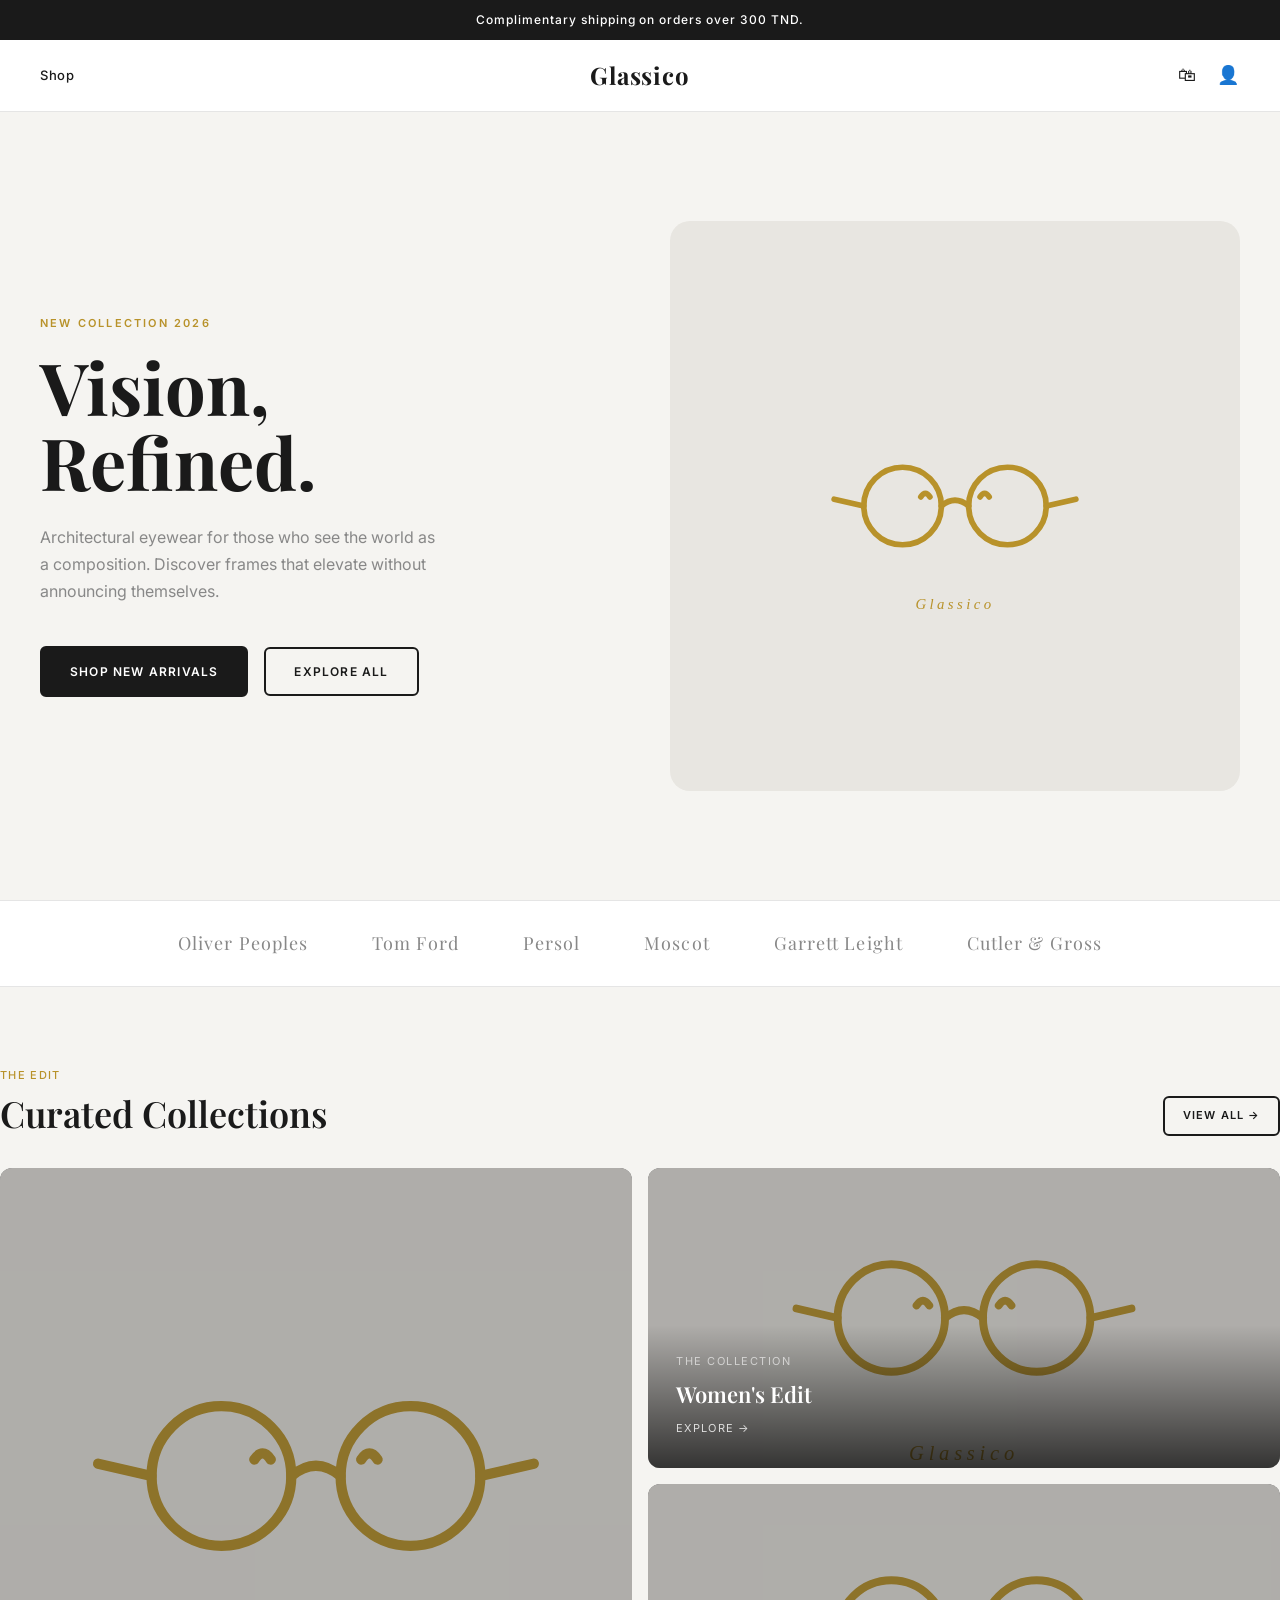
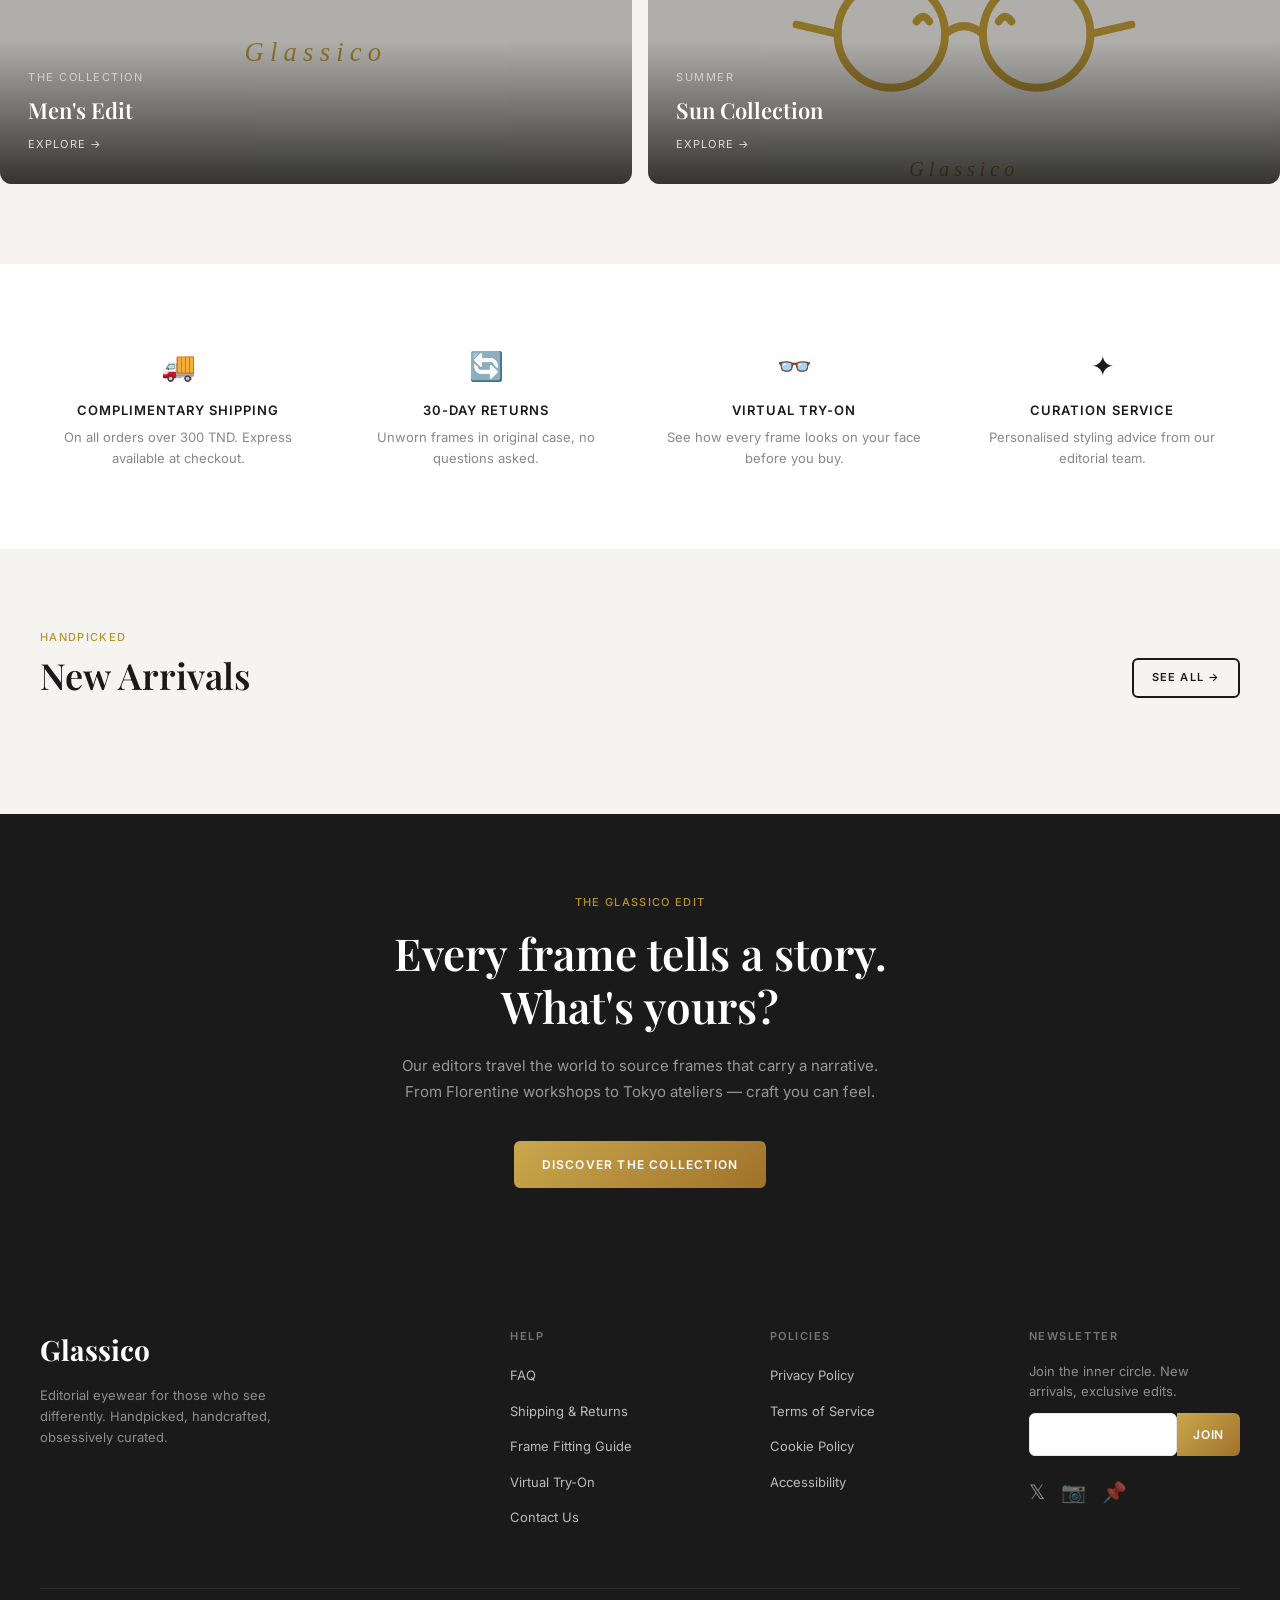
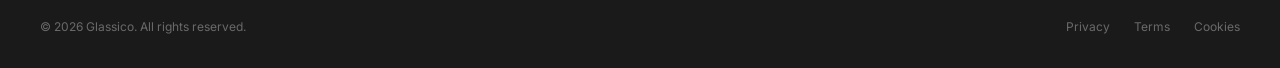
==== commit a6d3ebab: "fixed the beckend" ====
--- a/index.html
+++ b/index.html
@@ -22,7 +22,7 @@
   ═══════════════════════════════════════ -->
   <section class="hero container">
     <div class="hero__content">
-      <p class="hero__eyebrow">New Collection 2024</p>
+      <p class="hero__eyebrow">New Collection 2026</p>
       <h1 class="hero__title">Vision,<br>Refined.</h1>
       <p class="hero__sub">
         Architectural eyewear for those who see the world as a composition.
@@ -108,7 +108,7 @@
         <div class="feature-item">
           <div class="feature-item__icon">🚚</div>
           <div class="feature-item__title">Complimentary Shipping</div>
-          <div class="feature-item__desc">On all orders over $200. Express available at checkout.</div>
+          <div class="feature-item__desc">On all orders over 300 TND. Express available at checkout.</div>
         </div>
         <div class="feature-item">
           <div class="feature-item__icon">🔄</div>
@@ -196,7 +196,7 @@
               ${badgeHtml}
               <div class="product-card__name">${p.name}</div>
               <div class="product-card__brand">${p.brand || ''}</div>
-              <div class="product-card__price">$${parseFloat(p.price).toFixed(2)}</div>
+              <div class="product-card__price">${parseFloat(p.price).toFixed(2)} TND</div>
             </div>`;
 
           card.addEventListener('click', (e) => {
--- a/css/styles.css
+++ b/css/styles.css
@@ -859,21 +859,28 @@
 }
 .dual-range {
   position: relative;
-  height: 20px;
+  height: 24px;
 }
 .dual-range input[type="range"] {
   position: absolute;
+  top: 50%;
   left: 0;
   right: 0;
   width: 100%;
   -webkit-appearance: none;
-  height: 4px;
+  transform: translateY(-50%);
+  height: 0;
   background: transparent;
   pointer-events: none;
   outline: none;
   border: none;
+  margin: 0;
   padding: 0;
   box-shadow: none;
+}
+.dual-range input[type="range"]::-webkit-slider-runnable-track {
+  height: 4px;
+  background: transparent;
 }
 .dual-range input[type="range"]::-webkit-slider-thumb {
   -webkit-appearance: none;
@@ -886,6 +893,11 @@
   cursor: pointer;
   pointer-events: all;
 }
+.dual-range input[type="range"]::-moz-range-track {
+  height: 4px;
+  background: transparent;
+  border: none;
+}
 .dual-range input[type="range"]::-moz-range-thumb {
   width: 16px;
   height: 16px;
@@ -897,16 +909,18 @@
 }
 .dual-range__track {
   position: absolute;
-  top: 8px;
+  top: 50%;
   left: 0;
   right: 0;
+  transform: translateY(100%);
   height: 4px;
   background: var(--border);
   border-radius: 2px;
 }
 .dual-range__fill {
   position: absolute;
-  top: 8px;
+  top: 50%;
+  transform: translateY(100%);
   height: 4px;
   background: var(--gold);
   border-radius: 2px;
@@ -1060,22 +1074,6 @@
   margin-bottom: 20px;
 }
 .product-detail__actions .btn-gold { flex: 1; }
-.product-detail__tryon {
-  font-size: 11px;
-  font-weight: 600;
-  letter-spacing: 0.12em;
-  text-transform: uppercase;
-  color: var(--muted);
-  display: inline-flex;
-  align-items: center;
-  gap: 6px;
-  margin-bottom: 32px;
-  text-decoration: underline;
-  text-underline-offset: 3px;
-  cursor: pointer;
-  transition: color 0.2s;
-}
-.product-detail__tryon:hover { color: var(--gold); }
 .specs-table {
   width: 100%;
   border-collapse: collapse;
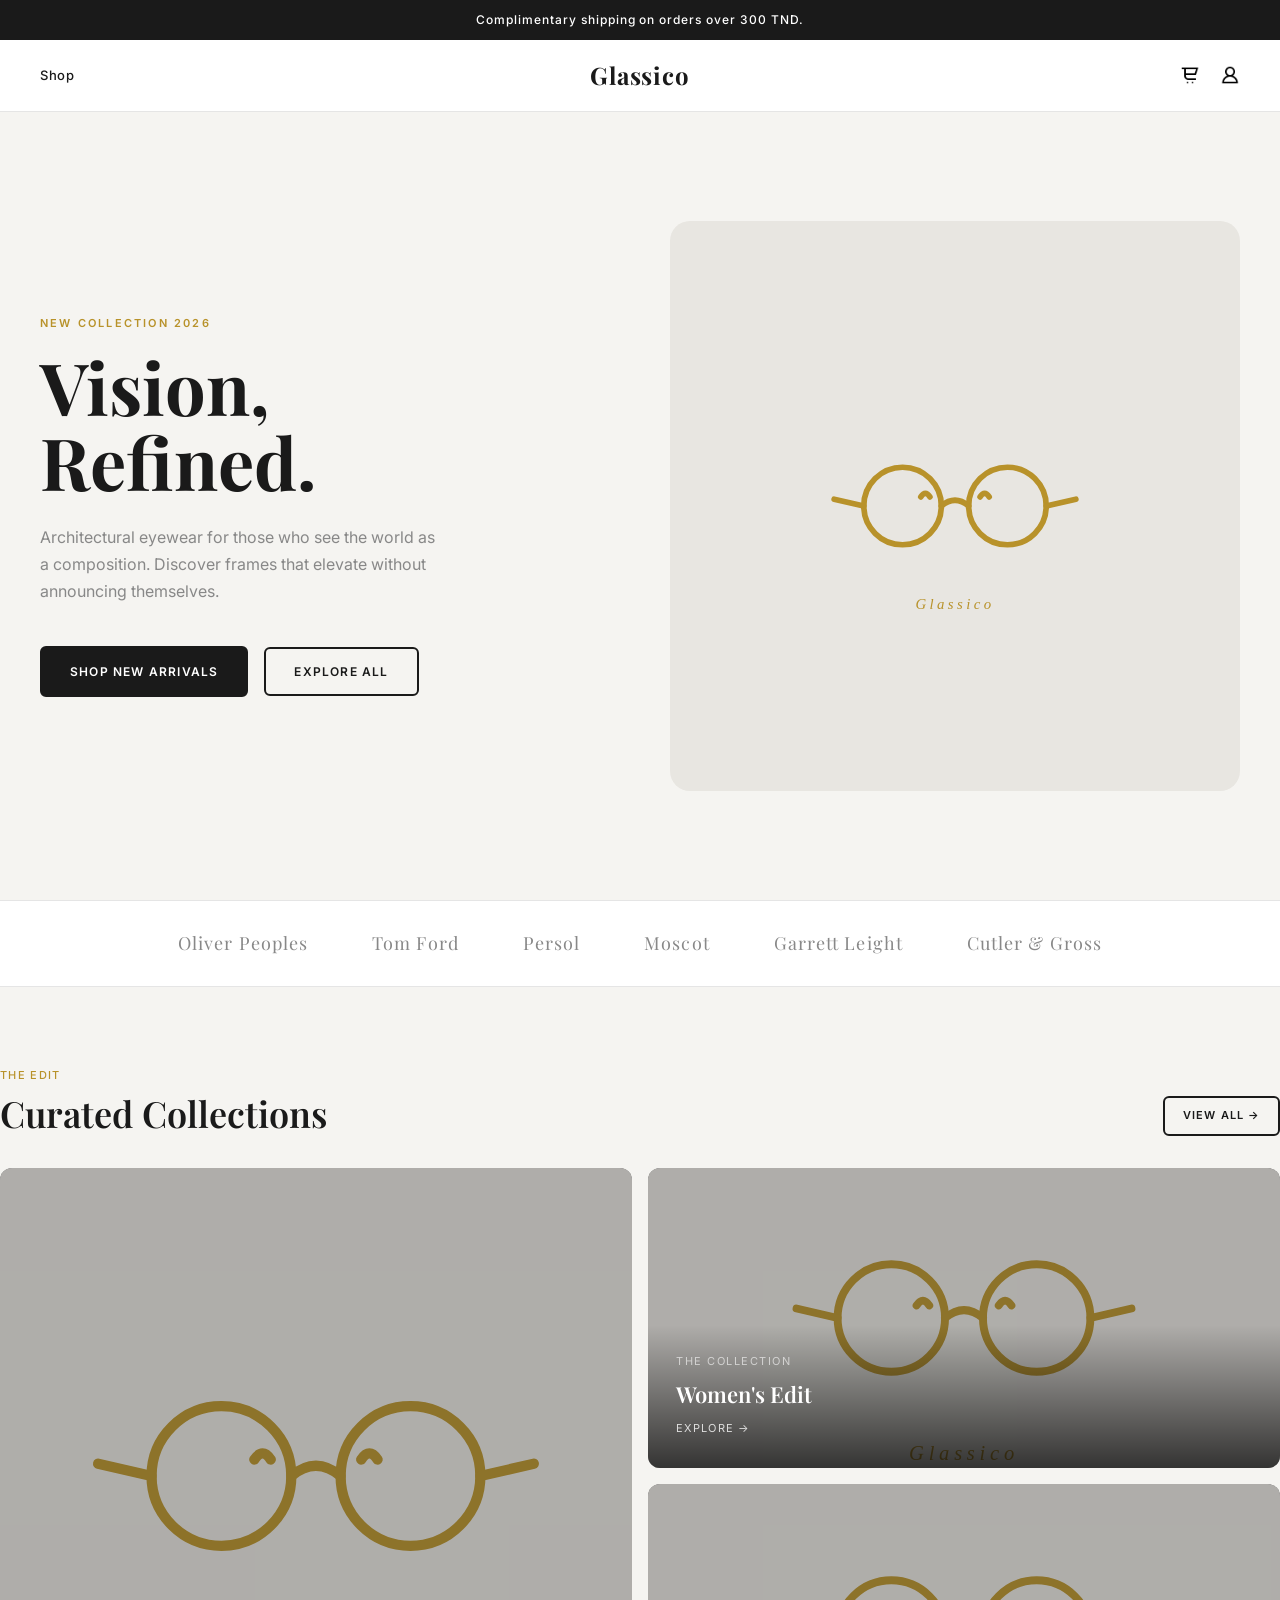
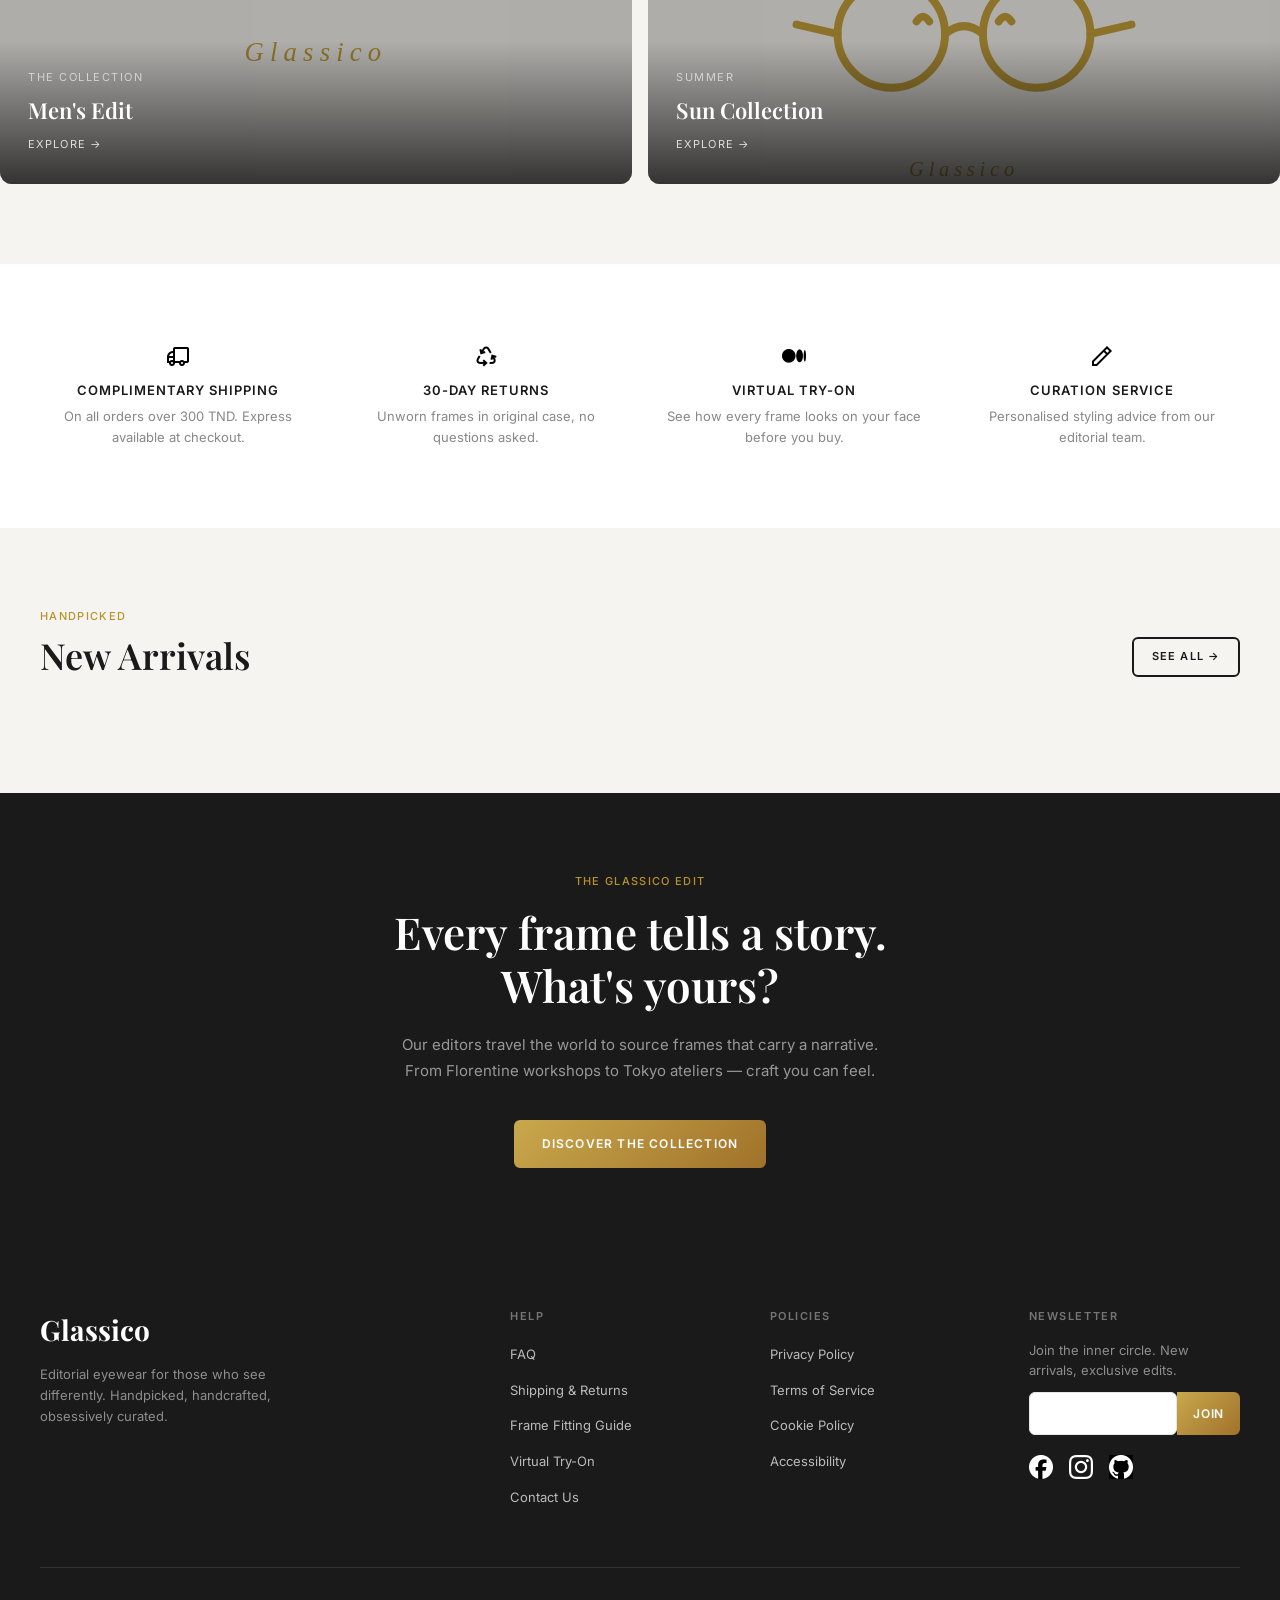
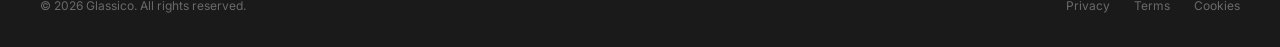
==== commit f051c28d: "final commit" ====
--- a/index.html
+++ b/index.html
@@ -106,22 +106,22 @@
     <div class="container">
       <div class="feature-grid">
         <div class="feature-item">
-          <div class="feature-item__icon">🚚</div>
+          <div class="feature-item__icon"><img src="images/shipping.png" alt="shipping" style="width: 24px; vertical-align: middle;"></div>
           <div class="feature-item__title">Complimentary Shipping</div>
           <div class="feature-item__desc">On all orders over 300 TND. Express available at checkout.</div>
         </div>
         <div class="feature-item">
-          <div class="feature-item__icon">🔄</div>
+          <div class="feature-item__icon"><img src="images/redo.png" alt="redo" style="width: 24px; vertical-align: middle;"></div>
           <div class="feature-item__title">30-Day Returns</div>
           <div class="feature-item__desc">Unworn frames in original case, no questions asked.</div>
         </div>
         <div class="feature-item">
-          <div class="feature-item__icon">👓</div>
+          <div class="feature-item__icon"><img src="images/glasses.png" alt="glasses" style="width: 24px; vertical-align: middle;"></div>
           <div class="feature-item__title">Virtual Try-On</div>
           <div class="feature-item__desc">See how every frame looks on your face before you buy.</div>
         </div>
         <div class="feature-item">
-          <div class="feature-item__icon">✦</div>
+          <div class="feature-item__icon"><img src="images/curated.png" alt="curated" style="width: 24px; vertical-align: middle;"></div>
           <div class="feature-item__title">Curation Service</div>
           <div class="feature-item__desc">Personalised styling advice from our editorial team.</div>
         </div>
--- a/css/styles.css
+++ b/css/styles.css
@@ -1993,3 +1993,10 @@
 
   .payment-radio { flex-direction: column; }
 }
+
+.feature-item {
+    display: flex;
+    flex-direction: column;
+    align-items: center;   
+    text-align: center;     
+}
